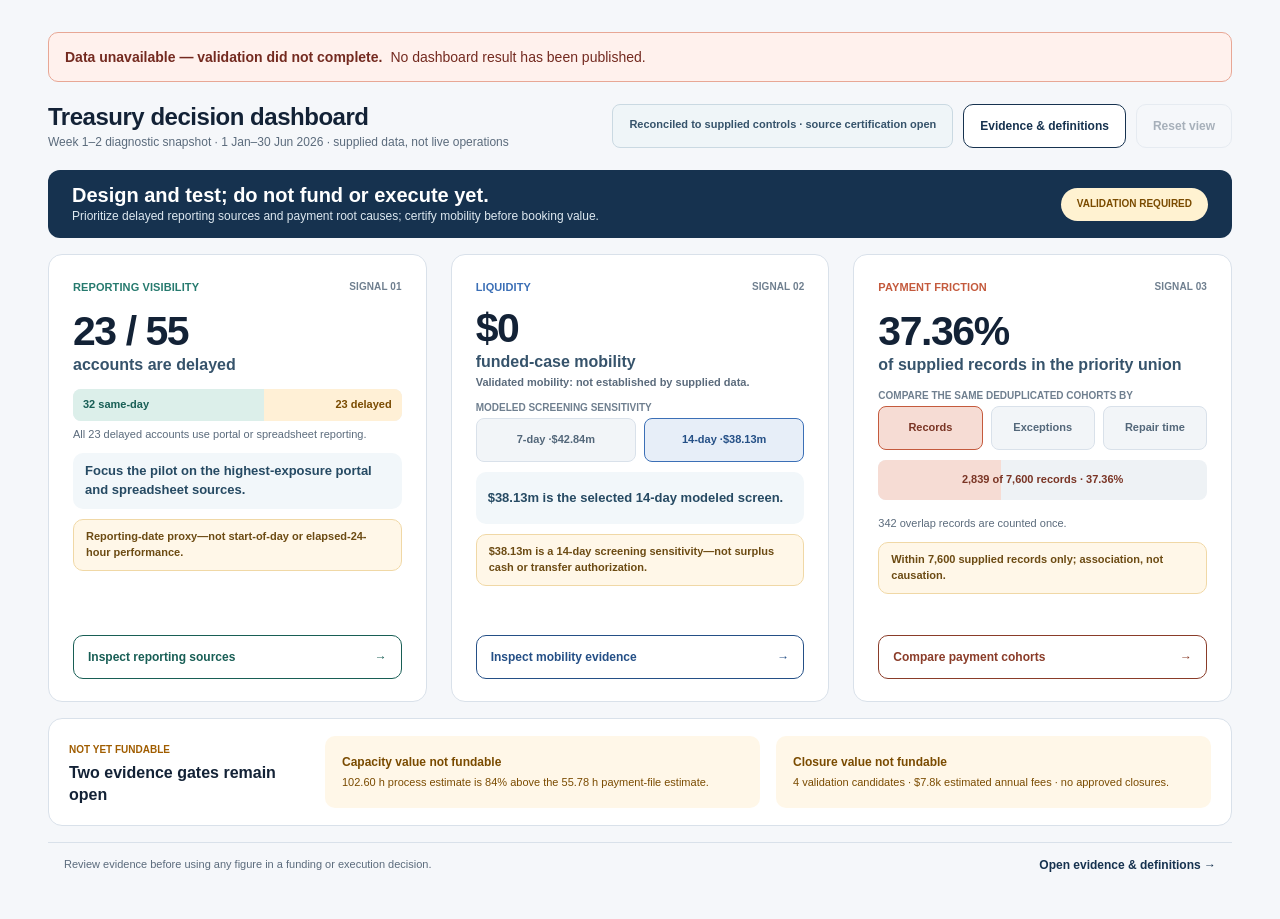
==== dashboard/index.html @ 5603351f "Build interactive Dashboard V2" ====
<!doctype html>
<html lang="en">
  <head>
    <meta charset="utf-8">
    <meta name="viewport" content="width=device-width, initial-scale=1">
    <meta name="description" content="Project Northstar treasury diagnostic dashboard">
    <title>Project Northstar — Treasury decision dashboard</title>
    <link rel="stylesheet" href="styles.css">
    <script src="app.js" defer></script>
  </head>
  <body>
    <a class="skip-link" href="#signals">Skip to decision signals</a>

    <div id="dashboard-shell" class="dashboard-shell" aria-busy="true">
      <div id="data-error" class="data-error" role="alert" hidden>
        <strong>Data unavailable — validation did not complete.</strong>
        <span>No dashboard result has been published.</span>
      </div>

      <header class="dashboard-header">
        <div class="header-copy">
          <h1>Treasury decision dashboard</h1>
          <p id="dashboard-scope" class="scope">Loading governed diagnostic data…</p>
        </div>
        <div class="header-actions">
          <p id="data-status" class="status-chip">Checking supplied controls…</p>
          <button class="button button-secondary" type="button" data-open-drawer="overview" data-requires-data>
            Evidence &amp; definitions
          </button>
          <button id="reset-button" class="button button-quiet" type="button" data-reset data-requires-data disabled>
            Reset view
          </button>
        </div>
      </header>

      <main>
        <section class="decision-banner" aria-labelledby="decision-title">
          <div>
            <h2 id="decision-title">Design and test; do not fund or execute yet.</h2>
            <p id="decision-support">Evidence is loading.</p>
          </div>
          <span class="decision-badge">Validation required</span>
        </section>

        <section id="signals" class="signal-grid" aria-label="Decision signals">
          <article class="signal-card signal-visibility" aria-labelledby="visibility-title">
            <div class="signal-heading">
              <h2 id="visibility-title">Reporting visibility</h2>
              <span>Signal 01</span>
            </div>
            <div class="kpi-block">
              <strong id="visibility-kpi" class="kpi" aria-live="polite">—</strong>
              <span>accounts are delayed</span>
            </div>
            <div class="account-split" aria-label="Same-day and delayed account split">
              <div class="split-bar">
                <span id="same-day-segment" class="split-segment same-day"><b id="same-day-label">—</b></span>
                <span id="delayed-segment" class="split-segment delayed"><b id="delayed-label">—</b></span>
              </div>
              <p id="visibility-interpretation">Loading reporting-source evidence…</p>
            </div>
            <p class="interpretation">Focus the pilot on the highest-exposure portal and spreadsheet sources.</p>
            <p id="visibility-boundary" class="boundary">Reporting evidence boundary is loading.</p>
            <button class="card-action visibility-action" type="button" data-open-drawer="visibility" data-requires-data>
              Inspect reporting sources <span aria-hidden="true">→</span>
            </button>
          </article>

          <article class="signal-card signal-liquidity" aria-labelledby="liquidity-title">
            <div class="signal-heading">
              <h2 id="liquidity-title">Liquidity</h2>
              <span>Signal 02</span>
            </div>
            <div class="kpi-block mobility-kpi">
              <strong id="funded-case-value" class="kpi">—</strong>
              <span>funded-case mobility</span>
              <small id="mobility-status">Validated mobility is loading.</small>
            </div>
            <fieldset class="segmented-control" data-requires-data>
              <legend>Modeled screening sensitivity</legend>
              <label>
                <input type="radio" name="liquidity-days" value="7">
                <span>7-day · <b id="screen-7-value">—</b></span>
              </label>
              <label>
                <input type="radio" name="liquidity-days" value="14" checked>
                <span>14-day · <b id="screen-14-value">—</b></span>
              </label>
            </fieldset>
            <p id="liquidity-interpretation" class="interpretation">Loading liquidity interpretation…</p>
            <p id="liquidity-boundary" class="boundary" aria-live="polite">Liquidity evidence boundary is loading.</p>
            <button class="card-action liquidity-action" type="button" data-open-drawer="liquidity" data-requires-data>
              Inspect mobility evidence <span aria-hidden="true">→</span>
            </button>
          </article>

          <article class="signal-card signal-payments" aria-labelledby="payments-title">
            <div class="signal-heading">
              <h2 id="payments-title">Payment friction</h2>
              <span>Signal 03</span>
            </div>
            <div class="kpi-block">
              <strong id="payment-kpi" class="kpi" aria-live="polite">—</strong>
              <span id="payment-kpi-label">priority-union share</span>
            </div>
            <fieldset class="segmented-control payment-control" data-requires-data>
              <legend>Compare the same deduplicated cohorts by</legend>
              <label><input type="radio" name="payment-measure" value="records" checked><span>Records</span></label>
              <label><input type="radio" name="payment-measure" value="exceptions"><span>Exceptions</span></label>
              <label><input type="radio" name="payment-measure" value="repair_minutes"><span>Repair time</span></label>
            </fieldset>
            <div class="union-share" aria-label="Priority union share of selected measure">
              <span id="payment-union-bar" class="union-fill"></span>
              <span id="payment-union-label" class="union-label">Loading payment evidence…</span>
            </div>
            <p id="payment-overlap" class="overlap-note">Overlap control is loading.</p>
            <p id="payment-boundary" class="boundary">Payment evidence boundary is loading.</p>
            <button class="card-action payment-action" type="button" data-open-drawer="payments" data-requires-data>
              Compare payment cohorts <span aria-hidden="true">→</span>
            </button>
          </article>
        </section>

        <section class="guardrail-strip" aria-labelledby="gates-title">
          <div class="guardrail-intro">
            <span>Not yet fundable</span>
            <h2 id="gates-title">Two evidence gates remain open</h2>
          </div>
          <button class="guardrail-card" type="button" data-open-drawer="gates" data-requires-data>
            <strong>Capacity value not fundable</strong>
            <span id="capacity-summary">Loading capacity evidence…</span>
          </button>
          <button class="guardrail-card" type="button" data-open-drawer="gates" data-requires-data>
            <strong>Closure value not fundable</strong>
            <span id="closure-summary">Loading closure evidence…</span>
          </button>
        </section>

        <footer class="evidence-footer">
          <p>Review evidence before using any figure in a funding or execution decision.</p>
          <button class="footer-action" type="button" data-open-drawer="overview" data-requires-data>
            Open evidence &amp; definitions <span aria-hidden="true">→</span>
          </button>
        </footer>
      </main>
    </div>

    <dialog id="evidence-dialog" class="evidence-dialog" aria-labelledby="drawer-title">
      <div class="drawer-shell">
        <header class="drawer-header">
          <div>
            <h2 id="drawer-title">Evidence &amp; definitions</h2>
            <p>Inspect the evidence before acting.</p>
          </div>
          <button id="drawer-close" class="drawer-close" type="button" data-close-drawer aria-label="Close evidence drawer">×</button>
        </header>

        <div class="drawer-context">
          <strong>Why this exists</strong>
          <p>The executive view stays concise; evidence and decision boundaries remain one click away.</p>
        </div>

        <div class="drawer-tabs" role="tablist" aria-label="Evidence topic">
          <button id="tab-overview" role="tab" type="button" aria-controls="panel-overview" aria-selected="true" tabindex="0" data-tab="overview">Overview</button>
          <button id="tab-visibility" role="tab" type="button" aria-controls="panel-visibility" aria-selected="false" tabindex="-1" data-tab="visibility">Visibility</button>
          <button id="tab-liquidity" role="tab" type="button" aria-controls="panel-liquidity" aria-selected="false" tabindex="-1" data-tab="liquidity">Liquidity</button>
          <button id="tab-payments" role="tab" type="button" aria-controls="panel-payments" aria-selected="false" tabindex="-1" data-tab="payments">Payments</button>
          <button id="tab-gates" role="tab" type="button" aria-controls="panel-gates" aria-selected="false" tabindex="-1" data-tab="gates">Open gates</button>
        </div>

        <div class="drawer-panels">
          <section id="panel-overview" class="drawer-panel" role="tabpanel" aria-labelledby="tab-overview"></section>
          <section id="panel-visibility" class="drawer-panel" role="tabpanel" aria-labelledby="tab-visibility" hidden></section>
          <section id="panel-liquidity" class="drawer-panel" role="tabpanel" aria-labelledby="tab-liquidity" hidden></section>
          <section id="panel-payments" class="drawer-panel" role="tabpanel" aria-labelledby="tab-payments" hidden></section>
          <section id="panel-gates" class="drawer-panel" role="tabpanel" aria-labelledby="tab-gates" hidden></section>
        </div>

        <footer class="drawer-footer">
          <button class="button button-quiet" type="button" data-reset>Reset view</button>
        </footer>
      </div>
    </dialog>

    <p id="dashboard-announcer" class="sr-only" aria-live="polite" aria-atomic="true"></p>
    <noscript>
      <p class="noscript-message">JavaScript is required to inspect the governed dashboard evidence. No analytical result is shown without validation.</p>
    </noscript>
  </body>
</html>
---- dashboard/styles.css ----
:root {
  color-scheme: light;
  --canvas: #f5f7fa;
  --surface: #ffffff;
  --text: #132236;
  --muted: #5b6b7c;
  --border: #d9e1ea;
  --navy: #16324f;
  --blue: #3b6fb6;
  --blue-dark: #244f86;
  --teal: #267a6e;
  --teal-dark: #185e55;
  --orange: #c45a3d;
  --orange-dark: #7a3525;
  --amber-bg: #fff7e8;
  --amber-border: #f0d8a6;
  --amber-text: #6c4b13;
  --info-bg: #f2f7fa;
  --radius-card: 14px;
  --radius-control: 10px;
  font-family: Inter, -apple-system, BlinkMacSystemFont, "Segoe UI", sans-serif;
}

* {
  box-sizing: border-box;
}

html {
  background: var(--canvas);
}

body {
  margin: 0;
  min-width: 320px;
  color: var(--text);
  background: var(--canvas);
  font-size: 14px;
  line-height: 1.45;
}

button,
input {
  font: inherit;
}

button {
  color: inherit;
}

button:focus-visible,
input:focus-visible + span,
[role="tab"]:focus-visible,
.skip-link:focus-visible {
  outline: 2px solid var(--blue);
  outline-offset: 2px;
}

button:disabled,
fieldset:disabled {
  cursor: not-allowed;
  opacity: 0.5;
}

.skip-link {
  position: fixed;
  z-index: 20;
  top: 10px;
  left: 10px;
  padding: 10px 14px;
  color: #fff;
  background: var(--navy);
  border-radius: 8px;
  transform: translateY(-160%);
}

.skip-link:focus {
  transform: translateY(0);
}

.sr-only {
  position: absolute !important;
  width: 1px !important;
  height: 1px !important;
  padding: 0 !important;
  margin: -1px !important;
  overflow: hidden !important;
  clip: rect(0, 0, 0, 0) !important;
  white-space: nowrap !important;
  border: 0 !important;
}

.dashboard-shell {
  width: min(1440px, 100%);
  min-height: 900px;
  margin: 0 auto;
  padding: 32px 48px;
}

.data-error {
  display: flex;
  gap: 8px;
  align-items: baseline;
  margin-bottom: 16px;
  padding: 14px 16px;
  color: #742a20;
  background: #fff1ed;
  border: 1px solid #e8a795;
  border-radius: 10px;
}

.dashboard-header {
  display: flex;
  min-height: 56px;
  gap: 24px;
  align-items: center;
  justify-content: space-between;
  margin-bottom: 16px;
}

.header-copy h1 {
  margin: 0;
  font-size: 24px;
  line-height: 30px;
  letter-spacing: -0.02em;
}

.scope {
  margin: 2px 0 0;
  color: var(--muted);
  font-size: 12px;
}

.header-actions {
  display: flex;
  gap: 10px;
  align-items: center;
  justify-content: flex-end;
}

.status-chip {
  min-height: 44px;
  margin: 0;
  padding: 12px 16px;
  color: #36536b;
  background: #eff5f8;
  border: 1px solid #cad9e2;
  border-radius: 8px;
  font-size: 11px;
  font-weight: 650;
  text-align: center;
}

.button,
.card-action,
.footer-action,
.drawer-close,
.guardrail-card,
.drawer-tabs button,
.source-chip {
  min-height: 44px;
  border-radius: var(--radius-control);
  cursor: pointer;
}

.button {
  padding: 0 16px;
  border: 1px solid var(--border);
  background: var(--surface);
  font-size: 12px;
  font-weight: 700;
}

.button-secondary {
  border-color: var(--navy);
  color: var(--navy);
}

.button-quiet {
  color: var(--muted);
  background: transparent;
}

main {
  display: grid;
  gap: 16px;
}

.decision-banner {
  display: flex;
  min-height: 68px;
  align-items: center;
  justify-content: space-between;
  gap: 24px;
  padding: 12px 24px;
  color: #fff;
  background: var(--navy);
  border-radius: 12px;
}

.decision-banner h2 {
  margin: 0;
  font-size: 20px;
  line-height: 24px;
}

.decision-banner p {
  margin: 1px 0 0;
  color: #dde8f0;
  font-size: 12px;
}

.decision-badge {
  flex: 0 0 auto;
  padding: 9px 16px;
  color: #7a4b00;
  background: #fff2d1;
  border-radius: 999px;
  font-size: 10px;
  font-weight: 800;
  text-transform: uppercase;
}

.signal-grid {
  display: grid;
  grid-template-columns: repeat(3, minmax(0, 1fr));
  gap: 24px;
}

.signal-card {
  display: flex;
  height: 448px;
  min-width: 0;
  flex-direction: column;
  gap: 10px;
  padding: 22px 24px;
  background: var(--surface);
  border: 1px solid var(--border);
  border-radius: var(--radius-card);
  overflow: hidden;
}

.signal-heading {
  display: flex;
  min-height: 20px;
  align-items: center;
  justify-content: space-between;
  gap: 12px;
  font-size: 10px;
  font-weight: 800;
  letter-spacing: 0.01em;
  text-transform: uppercase;
}

.signal-heading h2 {
  margin: 0;
  font-size: 11px;
  line-height: 14px;
  text-transform: uppercase;
}

.signal-heading span {
  color: #6f7f8f;
}

.signal-visibility .signal-heading h2 {
  color: var(--teal);
}

.signal-liquidity .signal-heading h2 {
  color: var(--blue);
}

.signal-payments .signal-heading h2 {
  color: var(--orange);
}

.kpi-block {
  display: flex;
  min-height: 72px;
  flex-direction: column;
  justify-content: center;
}

.kpi {
  display: block;
  font-size: clamp(38px, 3.2vw, 46px);
  line-height: 1.05;
  letter-spacing: -0.035em;
}

.kpi-block > span {
  color: #36536b;
  font-size: 16px;
  font-weight: 700;
}

.mobility-kpi small {
  margin-top: 2px;
  color: var(--muted);
  font-size: 11px;
  font-weight: 600;
}

.account-split {
  min-height: 54px;
}

.split-bar,
.union-share {
  display: flex;
  position: relative;
  height: 32px;
  overflow: hidden;
  background: #eef2f5;
  border-radius: 8px;
}

.split-segment {
  display: flex;
  min-width: 0;
  align-items: center;
  padding: 0 10px;
  font-size: 11px;
  white-space: nowrap;
}

.split-segment.same-day {
  justify-content: flex-start;
  color: var(--teal-dark);
  background: #dcefea;
}

.split-segment.delayed {
  justify-content: flex-end;
  color: #7a4b00;
  background: #fff0d6;
}

.account-split p,
.overlap-note {
  margin: 6px 0 0;
  color: var(--muted);
  font-size: 11px;
}

.interpretation,
.boundary {
  display: flex;
  min-height: 52px;
  align-items: center;
  margin: 0;
  padding: 9px 12px;
  border-radius: 10px;
}

.interpretation {
  color: #264a63;
  background: var(--info-bg);
  font-size: 13px;
  font-weight: 700;
}

.boundary {
  color: var(--amber-text);
  background: var(--amber-bg);
  border: 1px solid var(--amber-border);
  font-size: 11px;
  font-weight: 600;
}

.segmented-control {
  display: grid;
  min-width: 0;
  grid-template-columns: repeat(2, minmax(0, 1fr));
  gap: 8px;
  margin: 0;
  padding: 0;
  border: 0;
}

.segmented-control legend {
  grid-column: 1 / -1;
  margin-bottom: 2px;
  padding: 0;
  color: #6f7f8f;
  font-size: 10px;
  font-weight: 800;
  text-transform: uppercase;
}

.segmented-control label {
  min-width: 0;
  cursor: pointer;
}

.segmented-control input {
  position: absolute;
  opacity: 0;
  pointer-events: none;
}

.segmented-control span {
  display: flex;
  min-height: 44px;
  align-items: center;
  justify-content: center;
  padding: 0 8px;
  color: #53677a;
  background: #f2f5f8;
  border: 1px solid var(--border);
  border-radius: 8px;
  font-size: 11px;
  font-weight: 700;
  text-align: center;
}

.segmented-control input:checked + span {
  color: var(--blue-dark);
  background: #e7eef8;
  border-color: var(--blue);
}

.payment-control {
  grid-template-columns: repeat(3, minmax(0, 1fr));
}

.payment-control input:checked + span {
  color: var(--orange-dark);
  background: #f6dcd4;
  border-color: var(--orange);
}

.union-share {
  flex: 0 0 40px;
  align-items: center;
}

.union-fill {
  position: absolute;
  inset: 0 auto 0 0;
  width: 0;
  background: #f6dcd4;
  transition: width 160ms ease-out;
}

.union-label {
  position: relative;
  z-index: 1;
  width: 100%;
  padding: 0 10px;
  color: var(--orange-dark);
  font-size: 11px;
  font-weight: 800;
  text-align: center;
}

.card-action {
  display: flex;
  width: 100%;
  align-items: center;
  justify-content: space-between;
  margin-top: auto;
  padding: 0 14px;
  background: var(--surface);
  border: 1px solid currentColor;
  font-size: 12px;
  font-weight: 800;
}

.visibility-action {
  color: var(--teal-dark);
}

.liquidity-action {
  color: var(--blue-dark);
}

.payment-action {
  color: #8a3c29;
}

.guardrail-strip {
  display: grid;
  min-height: 108px;
  grid-template-columns: 240px repeat(2, minmax(0, 1fr));
  gap: 16px;
  align-items: center;
  padding: 16px 20px;
  background: var(--surface);
  border: 1px solid var(--border);
  border-radius: var(--radius-card);
}

.guardrail-intro span {
  color: #a05d00;
  font-size: 10px;
  font-weight: 800;
  text-transform: uppercase;
}

.guardrail-intro h2 {
  margin: 4px 0 0;
  font-size: 16px;
  line-height: 22px;
}

.guardrail-card {
  display: flex;
  width: 100%;
  min-height: 72px;
  flex-direction: column;
  align-items: flex-start;
  justify-content: center;
  padding: 9px 16px;
  color: #7a4b00;
  background: var(--amber-bg);
  border: 1px solid transparent;
  text-align: left;
}

.guardrail-card:hover {
  border-color: var(--amber-border);
}

.guardrail-card strong {
  font-size: 12px;
}

.guardrail-card span {
  margin-top: 4px;
  font-size: 11px;
}

.evidence-footer {
  display: flex;
  min-height: 44px;
  align-items: center;
  justify-content: space-between;
  gap: 16px;
  padding: 0 16px;
  border-top: 1px solid var(--border);
}

.evidence-footer p {
  margin: 0;
  color: var(--muted);
  font-size: 11px;
}

.footer-action {
  padding: 0;
  color: var(--navy);
  background: transparent;
  border: 0;
  font-size: 12px;
  font-weight: 800;
}

.evidence-dialog {
  width: min(520px, 100vw);
  max-width: none;
  height: 100dvh;
  max-height: none;
  margin: 0 0 0 auto;
  padding: 0;
  color: var(--text);
  background: var(--surface);
  border: 0;
  border-left: 1px solid var(--border);
}

.evidence-dialog::backdrop {
  background: rgb(19 34 54 / 24%);
}

.drawer-shell {
  display: grid;
  height: 100%;
  grid-template-rows: auto auto auto minmax(0, 1fr) auto;
  gap: 14px;
  padding: 28px 32px;
}

.drawer-header {
  display: flex;
  align-items: center;
  justify-content: space-between;
  gap: 16px;
}

.drawer-header h2 {
  margin: 0;
  font-size: 22px;
  line-height: 28px;
}

.drawer-header p {
  margin: 2px 0 0;
  color: var(--muted);
  font-size: 12px;
}

.drawer-close {
  width: 48px;
  flex: 0 0 48px;
  color: var(--navy);
  background: var(--surface);
  border: 1px solid var(--navy);
  font-size: 24px;
}

.drawer-context {
  padding: 11px 14px;
  color: #264a63;
  background: #eff5f8;
  border-radius: 10px;
}

.drawer-context strong {
  color: #36536b;
  font-size: 10px;
  text-transform: uppercase;
}

.drawer-context p {
  margin: 3px 0 0;
  font-size: 12px;
}

.drawer-tabs {
  display: grid;
  grid-template-columns: repeat(5, minmax(0, 1fr));
  gap: 6px;
}

.drawer-tabs button {
  min-width: 0;
  padding: 0 6px;
  color: #53677a;
  background: var(--surface);
  border: 1px solid var(--border);
  font-size: 10px;
  font-weight: 750;
}

.drawer-tabs button[aria-selected="true"] {
  color: var(--blue-dark);
  background: #e7eef8;
  border-color: var(--blue);
}

.drawer-panels {
  min-height: 0;
  overflow: auto;
  overscroll-behavior: contain;
}

.drawer-panel {
  display: grid;
  gap: 12px;
}

.drawer-panel[hidden] {
  display: none;
}

.evidence-section {
  padding: 12px 14px;
  background: #f7f9fb;
  border: 1px solid var(--border);
  border-radius: 10px;
}

.evidence-section.boundary-section {
  color: var(--amber-text);
  background: var(--amber-bg);
  border-color: var(--amber-border);
}

.evidence-section.action-section {
  color: var(--blue-dark);
  background: var(--surface);
  border-color: var(--blue);
}

.evidence-section h3 {
  margin: 0 0 6px;
  color: inherit;
  font-size: 10px;
  letter-spacing: 0.02em;
  text-transform: uppercase;
}

.evidence-section p {
  margin: 0;
  font-size: 12px;
}

.evidence-section p + p,
.evidence-section ul,
.evidence-section ol,
.evidence-section table {
  margin-top: 8px;
}

.metric-list,
.source-list,
.cohort-list {
  display: grid;
  gap: 7px;
  margin: 0;
  padding: 0;
  list-style: none;
}

.metric-row,
.source-row,
.cohort-row {
  display: grid;
  gap: 4px;
  padding: 8px 10px;
  background: var(--surface);
  border-radius: 8px;
}

.metric-row {
  grid-template-columns: minmax(0, 1fr) auto;
  align-items: center;
}

.metric-row span,
.source-row span,
.cohort-row span {
  color: var(--muted);
  font-size: 10px;
}

.metric-row strong,
.source-row strong,
.cohort-row strong {
  font-size: 12px;
}

.source-selector {
  display: flex;
  flex-wrap: wrap;
  gap: 6px;
  margin-bottom: 10px;
}

.source-chip {
  padding: 0 11px;
  color: var(--teal-dark);
  background: var(--surface);
  border: 1px solid #9ecac1;
  font-size: 11px;
  font-weight: 750;
}

.source-chip[aria-pressed="true"] {
  color: #fff;
  background: var(--teal);
  border-color: var(--teal);
}

.cohort-track {
  height: 8px;
  overflow: hidden;
  background: #eef2f5;
  border-radius: 999px;
}

.cohort-fill {
  height: 100%;
  background: var(--orange);
  border-radius: inherit;
}

.threshold-table {
  width: 100%;
  border-collapse: collapse;
  font-size: 10px;
}

.threshold-table th,
.threshold-table td {
  padding: 7px 5px;
  border-bottom: 1px solid var(--border);
  text-align: right;
}

.threshold-table th:first-child,
.threshold-table td:first-child {
  text-align: left;
}

.source-files {
  word-break: break-word;
}

.drawer-footer {
  display: flex;
  justify-content: flex-end;
  padding-top: 10px;
  border-top: 1px solid var(--border);
}

.noscript-message {
  margin: 16px;
  padding: 16px;
  color: #742a20;
  background: #fff1ed;
  border: 1px solid #e8a795;
  border-radius: 10px;
}

.data-unavailable .kpi,
.data-unavailable .split-bar,
.data-unavailable .union-share {
  color: #742a20;
}

@media (max-width: 1120px) {
  .dashboard-shell {
    padding: 28px 32px;
  }

  .dashboard-header {
    align-items: flex-start;
  }

  .header-actions {
    flex-wrap: wrap;
  }

  .signal-grid {
    grid-template-columns: repeat(2, minmax(0, 1fr));
  }

  .signal-card {
    height: auto;
    min-height: 448px;
  }

  .signal-payments {
    grid-column: 1 / -1;
  }

  .guardrail-strip {
    grid-template-columns: 220px minmax(0, 1fr);
  }

  .guardrail-strip .guardrail-card:last-child {
    grid-column: 2;
  }
}

@media (max-width: 760px) {
  .dashboard-shell {
    padding: 20px;
  }

  .dashboard-header,
  .decision-banner,
  .evidence-footer {
    align-items: stretch;
    flex-direction: column;
  }

  .header-actions {
    justify-content: flex-start;
  }

  .status-chip {
    width: 100%;
  }

  .decision-badge {
    align-self: flex-start;
  }

  .signal-grid,
  .guardrail-strip {
    grid-template-columns: 1fr;
  }

  .signal-payments,
  .guardrail-strip .guardrail-card:last-child {
    grid-column: auto;
  }

  .evidence-footer {
    padding: 12px 0;
  }

  .drawer-shell {
    padding: 20px;
  }

  .drawer-tabs {
    grid-template-columns: repeat(3, minmax(0, 1fr));
  }
}

@media (max-width: 440px) {
  .dashboard-shell {
    padding: 16px;
  }

  .header-actions {
    display: grid;
    grid-template-columns: 1fr;
    width: 100%;
  }

  .signal-card {
    min-height: 0;
    height: auto;
    padding: 20px;
  }

  .segmented-control,
  .payment-control {
    grid-template-columns: 1fr;
  }

  .segmented-control legend {
    grid-column: 1;
  }

  .drawer-tabs {
    grid-template-columns: repeat(2, minmax(0, 1fr));
  }
}

@media (prefers-reduced-motion: reduce) {
  *,
  *::before,
  *::after {
    scroll-behavior: auto !important;
    transition-duration: 0.001ms !important;
    animation-duration: 0.001ms !important;
    animation-iteration-count: 1 !important;
  }
}
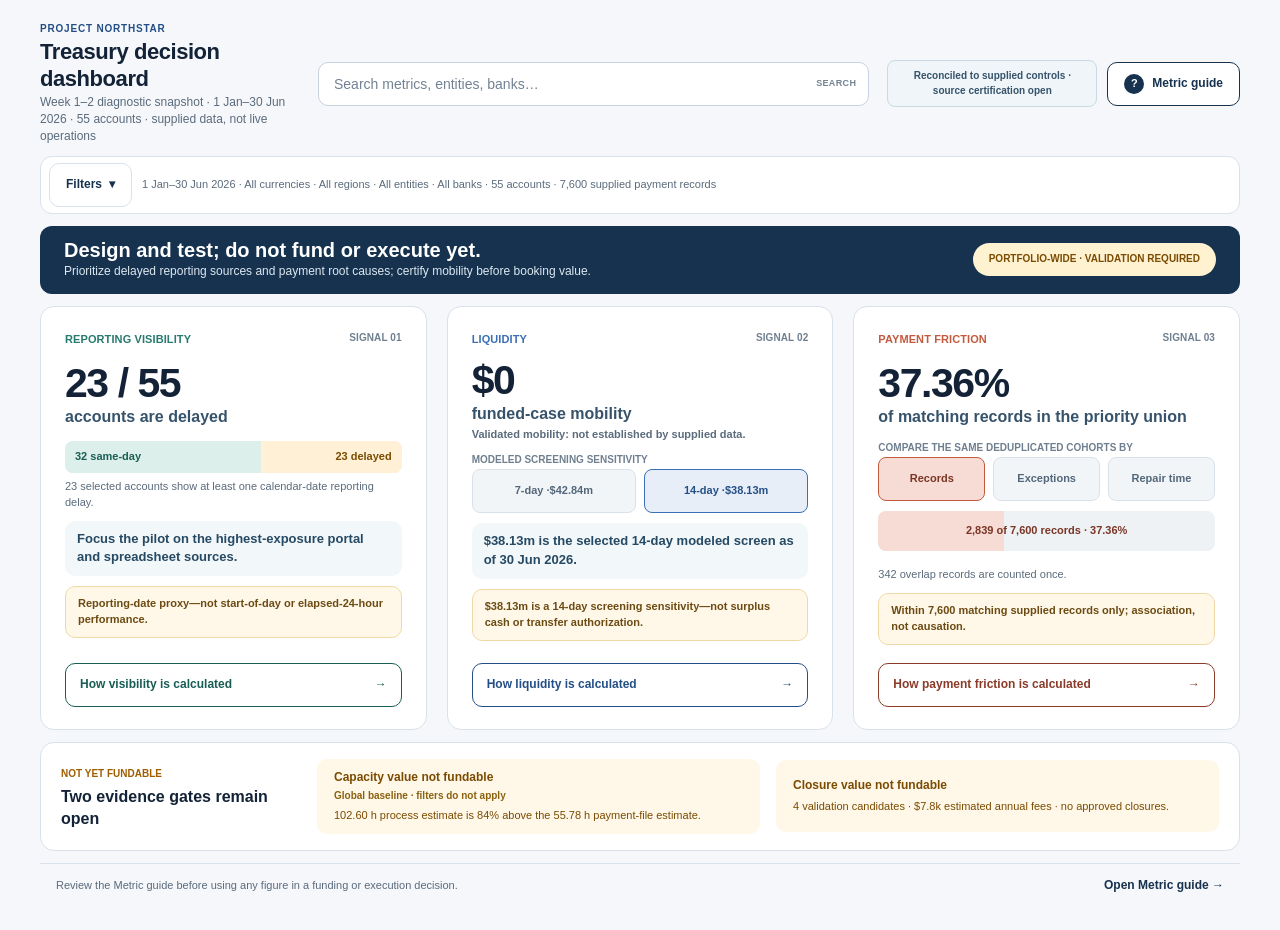
==== commit c0e6f0e3: "Add dashboard search and governed filters" ====
--- a/dashboard/index.html
+++ b/dashboard/index.html
@@ -6,6 +6,7 @@
     <meta name="description" content="Project Northstar treasury diagnostic dashboard">
     <title>Project Northstar — Treasury decision dashboard</title>
     <link rel="stylesheet" href="styles.css">
+    <script src="filter_model.js" defer></script>
     <script src="app.js" defer></script>
   </head>
   <body>
@@ -19,19 +20,174 @@
 
       <header class="dashboard-header">
         <div class="header-copy">
+          <p class="project-name">Project Northstar</p>
           <h1>Treasury decision dashboard</h1>
           <p id="dashboard-scope" class="scope">Loading governed diagnostic data…</p>
         </div>
+
+        <div id="dashboard-search-shell" class="dashboard-search">
+          <label class="sr-only" for="dashboard-search">Search dashboard</label>
+          <input
+            id="dashboard-search"
+            type="search"
+            role="combobox"
+            placeholder="Search metrics, entities, banks…"
+            autocomplete="off"
+            spellcheck="false"
+            aria-autocomplete="list"
+            aria-haspopup="listbox"
+            aria-expanded="false"
+            aria-controls="dashboard-search-results"
+            data-dashboard-search
+            data-requires-data
+            disabled
+          >
+          <div
+            id="dashboard-search-results"
+            class="search-results"
+            role="listbox"
+            aria-label="Dashboard search results"
+            data-search-results
+            hidden
+          ></div>
+        </div>
+
         <div class="header-actions">
           <p id="data-status" class="status-chip">Checking supplied controls…</p>
-          <button class="button button-secondary" type="button" data-open-drawer="overview" data-requires-data>
-            Evidence &amp; definitions
-          </button>
-          <button id="reset-button" class="button button-quiet" type="button" data-reset data-requires-data disabled>
-            Reset view
+          <button class="button button-secondary guide-button" type="button" data-open-drawer="overview" data-requires-data>
+            <span class="button-glyph" aria-hidden="true">?</span>
+            <span>Metric guide</span>
           </button>
         </div>
       </header>
+
+      <section class="filter-toolbar" aria-label="Dashboard filters">
+        <div class="filter-toolbar-main">
+          <button
+            id="filter-trigger"
+            class="button filter-trigger"
+            type="button"
+            aria-expanded="false"
+            aria-controls="filter-panel"
+            data-toggle-filters
+            data-requires-data
+            disabled
+          >
+            <span>Filters</span>
+            <span id="filter-count" class="filter-count" aria-label="0 active filters" hidden>0</span>
+            <span class="filter-chevron" aria-hidden="true">▾</span>
+          </button>
+
+          <p id="filter-scope-summary" class="filter-scope-summary" aria-live="polite">
+            All dates · All currencies · All regions · All entities · All banks
+          </p>
+
+          <div
+            id="active-filter-chips"
+            class="active-filter-chips"
+            role="list"
+            aria-label="Applied filters"
+            data-filter-chips
+            hidden
+          ></div>
+
+          <button
+            id="clear-active-filters"
+            class="clear-filter-button"
+            type="button"
+            data-clear-filters="applied"
+            hidden
+          >
+            Clear filters
+          </button>
+        </div>
+
+        <div id="filter-panel" class="filter-panel" data-filter-panel hidden>
+          <form id="filter-form" data-filter-form novalidate>
+            <div class="filter-panel-heading">
+              <div>
+                <h2>Filter dashboard</h2>
+                <p>Choose a scope, then apply. Unavailable metrics will be clearly marked.</p>
+              </div>
+              <button
+                class="filter-panel-close"
+                type="button"
+                aria-label="Close dashboard filters"
+                data-close-filters
+              >
+                ×
+              </button>
+            </div>
+
+            <fieldset class="date-filter-group">
+              <legend>Date range <span>Inclusive dates</span></legend>
+              <label for="filter-date-from">
+                <span>From</span>
+                <input
+                  id="filter-date-from"
+                  name="dateFrom"
+                  type="date"
+                  min="2026-01-01"
+                  max="2026-06-30"
+                  value="2026-01-01"
+                  data-filter-field="dateFrom"
+                >
+              </label>
+              <label for="filter-date-to">
+                <span>To</span>
+                <input
+                  id="filter-date-to"
+                  name="dateTo"
+                  type="date"
+                  min="2026-01-01"
+                  max="2026-06-30"
+                  value="2026-06-30"
+                  data-filter-field="dateTo"
+                >
+              </label>
+            </fieldset>
+
+            <div class="filter-field-grid">
+              <label for="filter-currency">
+                <span>Currency</span>
+                <select id="filter-currency" name="currency" data-filter-field="currency">
+                  <option value="">All currencies</option>
+                </select>
+              </label>
+              <label for="filter-region">
+                <span>Region</span>
+                <select id="filter-region" name="region" data-filter-field="region">
+                  <option value="">All regions</option>
+                </select>
+              </label>
+              <label for="filter-entity">
+                <span>Entity</span>
+                <select id="filter-entity" name="entity" data-filter-field="entity">
+                  <option value="">All entities</option>
+                </select>
+              </label>
+              <label for="filter-bank">
+                <span>Bank</span>
+                <select id="filter-bank" name="bank" data-filter-field="bank">
+                  <option value="">All banks</option>
+                </select>
+              </label>
+            </div>
+
+            <p id="filter-validation" class="filter-message filter-validation" role="alert" hidden>
+              From date must be on or before To date.
+            </p>
+            <p id="filter-empty-state" class="filter-message filter-empty-state" role="status" hidden>
+              No comparable records match these filters. Clear one or more filters.
+            </p>
+
+            <div class="filter-panel-actions">
+              <button class="button button-quiet" type="button" data-clear-filters="draft">Clear all</button>
+              <button class="button filter-apply" type="submit">Apply filters</button>
+            </div>
+          </form>
+        </div>
+      </section>
 
       <main>
         <section class="decision-banner" aria-labelledby="decision-title">
@@ -39,7 +195,7 @@
             <h2 id="decision-title">Design and test; do not fund or execute yet.</h2>
             <p id="decision-support">Evidence is loading.</p>
           </div>
-          <span class="decision-badge">Validation required</span>
+          <span class="decision-badge">Portfolio-wide · Validation required</span>
         </section>
 
         <section id="signals" class="signal-grid" aria-label="Decision signals">
@@ -62,7 +218,7 @@
             <p class="interpretation">Focus the pilot on the highest-exposure portal and spreadsheet sources.</p>
             <p id="visibility-boundary" class="boundary">Reporting evidence boundary is loading.</p>
             <button class="card-action visibility-action" type="button" data-open-drawer="visibility" data-requires-data>
-              Inspect reporting sources <span aria-hidden="true">→</span>
+              How visibility is calculated <span aria-hidden="true">→</span>
             </button>
           </article>
 
@@ -90,7 +246,7 @@
             <p id="liquidity-interpretation" class="interpretation">Loading liquidity interpretation…</p>
             <p id="liquidity-boundary" class="boundary" aria-live="polite">Liquidity evidence boundary is loading.</p>
             <button class="card-action liquidity-action" type="button" data-open-drawer="liquidity" data-requires-data>
-              Inspect mobility evidence <span aria-hidden="true">→</span>
+              How liquidity is calculated <span aria-hidden="true">→</span>
             </button>
           </article>
 
@@ -116,7 +272,7 @@
             <p id="payment-overlap" class="overlap-note">Overlap control is loading.</p>
             <p id="payment-boundary" class="boundary">Payment evidence boundary is loading.</p>
             <button class="card-action payment-action" type="button" data-open-drawer="payments" data-requires-data>
-              Compare payment cohorts <span aria-hidden="true">→</span>
+              How payment friction is calculated <span aria-hidden="true">→</span>
             </button>
           </article>
         </section>
@@ -128,6 +284,7 @@
           </div>
           <button class="guardrail-card" type="button" data-open-drawer="gates" data-requires-data>
             <strong>Capacity value not fundable</strong>
+            <em id="capacity-filter-note" class="global-baseline-note">Global baseline · filters do not apply</em>
             <span id="capacity-summary">Loading capacity evidence…</span>
           </button>
           <button class="guardrail-card" type="button" data-open-drawer="gates" data-requires-data>
@@ -137,35 +294,35 @@
         </section>
 
         <footer class="evidence-footer">
-          <p>Review evidence before using any figure in a funding or execution decision.</p>
+          <p>Review the Metric guide before using any figure in a funding or execution decision.</p>
           <button class="footer-action" type="button" data-open-drawer="overview" data-requires-data>
-            Open evidence &amp; definitions <span aria-hidden="true">→</span>
+            Open Metric guide <span aria-hidden="true">→</span>
           </button>
         </footer>
       </main>
     </div>
 
-    <dialog id="evidence-dialog" class="evidence-dialog" aria-labelledby="drawer-title">
+    <dialog id="evidence-dialog" class="evidence-dialog" aria-labelledby="drawer-title" aria-describedby="drawer-description">
       <div class="drawer-shell">
         <header class="drawer-header">
           <div>
-            <h2 id="drawer-title">Evidence &amp; definitions</h2>
-            <p>Inspect the evidence before acting.</p>
+            <h2 id="drawer-title">Metric guide</h2>
+            <p id="drawer-description">Definitions, formulas, and sources for the current view.</p>
           </div>
-          <button id="drawer-close" class="drawer-close" type="button" data-close-drawer aria-label="Close evidence drawer">×</button>
+          <button id="drawer-close" class="drawer-close" type="button" data-close-drawer aria-label="Close metric guide">×</button>
         </header>
 
         <div class="drawer-context">
-          <strong>Why this exists</strong>
-          <p>The executive view stays concise; evidence and decision boundaries remain one click away.</p>
-        </div>
-
-        <div class="drawer-tabs" role="tablist" aria-label="Evidence topic">
+          <strong>Current scope</strong>
+          <p id="guide-scope-summary">All dates · All currencies · All regions · All entities · All banks</p>
+        </div>
+
+        <div class="drawer-tabs" role="tablist" aria-label="Metric guide topic">
           <button id="tab-overview" role="tab" type="button" aria-controls="panel-overview" aria-selected="true" tabindex="0" data-tab="overview">Overview</button>
           <button id="tab-visibility" role="tab" type="button" aria-controls="panel-visibility" aria-selected="false" tabindex="-1" data-tab="visibility">Visibility</button>
           <button id="tab-liquidity" role="tab" type="button" aria-controls="panel-liquidity" aria-selected="false" tabindex="-1" data-tab="liquidity">Liquidity</button>
           <button id="tab-payments" role="tab" type="button" aria-controls="panel-payments" aria-selected="false" tabindex="-1" data-tab="payments">Payments</button>
-          <button id="tab-gates" role="tab" type="button" aria-controls="panel-gates" aria-selected="false" tabindex="-1" data-tab="gates">Open gates</button>
+          <button id="tab-gates" role="tab" type="button" aria-controls="panel-gates" aria-selected="false" tabindex="-1" data-tab="gates">Evidence gates</button>
         </div>
 
         <div class="drawer-panels">
--- a/dashboard/styles.css
+++ b/dashboard/styles.css
@@ -39,7 +39,8 @@
 }
 
 button,
-input {
+input,
+select {
   font: inherit;
 }
 
@@ -48,7 +49,9 @@
 }
 
 button:focus-visible,
+input:focus-visible,
 input:focus-visible + span,
+select:focus-visible,
 [role="tab"]:focus-visible,
 .skip-link:focus-visible {
   outline: 2px solid var(--blue);
@@ -59,6 +62,10 @@
 fieldset:disabled {
   cursor: not-allowed;
   opacity: 0.5;
+}
+
+[hidden] {
+  display: none !important;
 }
 
 .skip-link {
@@ -93,7 +100,7 @@
   width: min(1440px, 100%);
   min-height: 900px;
   margin: 0 auto;
-  padding: 32px 48px;
+  padding: 22px 40px;
 }
 
 .data-error {
@@ -109,18 +116,31 @@
 }
 
 .dashboard-header {
-  display: flex;
-  min-height: 56px;
-  gap: 24px;
-  align-items: center;
-  justify-content: space-between;
-  margin-bottom: 16px;
+  display: grid;
+  min-height: 64px;
+  grid-template-columns: minmax(260px, 1fr) minmax(320px, 560px) auto;
+  gap: 18px;
+  align-items: center;
+  margin-bottom: 10px;
+}
+
+.header-copy {
+  min-width: 0;
+}
+
+.project-name {
+  margin: 0 0 1px;
+  color: var(--blue-dark);
+  font-size: 10px;
+  font-weight: 800;
+  letter-spacing: 0.08em;
+  text-transform: uppercase;
 }
 
 .header-copy h1 {
   margin: 0;
-  font-size: 24px;
-  line-height: 30px;
+  font-size: 22px;
+  line-height: 27px;
   letter-spacing: -0.02em;
 }
 
@@ -138,16 +158,121 @@
 }
 
 .status-chip {
-  min-height: 44px;
+  max-width: 210px;
+  min-height: 36px;
   margin: 0;
-  padding: 12px 16px;
+  padding: 8px 11px;
   color: #36536b;
   background: #eff5f8;
   border: 1px solid #cad9e2;
   border-radius: 8px;
-  font-size: 11px;
+  font-size: 10px;
   font-weight: 650;
   text-align: center;
+}
+
+.dashboard-search {
+  position: relative;
+  width: 100%;
+}
+
+.dashboard-search input {
+  width: 100%;
+  min-height: 44px;
+  padding: 0 42px 0 15px;
+  color: var(--text);
+  background: var(--surface);
+  border: 1px solid #c8d3df;
+  border-radius: var(--radius-control);
+}
+
+.dashboard-search::after {
+  content: "Search";
+  position: absolute;
+  top: 50%;
+  right: 13px;
+  color: #758493;
+  font-size: 9px;
+  font-weight: 800;
+  letter-spacing: 0.04em;
+  pointer-events: none;
+  text-transform: uppercase;
+  transform: translateY(-50%);
+}
+
+.dashboard-search:focus-within::after {
+  color: var(--blue-dark);
+}
+
+.dashboard-search input::placeholder {
+  color: #738293;
+  opacity: 1;
+}
+
+.search-results {
+  position: absolute;
+  z-index: 35;
+  top: calc(100% + 7px);
+  left: 0;
+  width: 100%;
+  max-height: min(420px, 60vh);
+  padding: 8px;
+  overflow-y: auto;
+  background: var(--surface);
+  border: 1px solid var(--border);
+  border-radius: 12px;
+  box-shadow: 0 16px 40px rgb(19 34 54 / 16%);
+}
+
+.search-result-group + .search-result-group {
+  margin-top: 8px;
+  padding-top: 8px;
+  border-top: 1px solid var(--border);
+}
+
+.search-result-heading {
+  margin: 0;
+  padding: 5px 9px;
+  color: #6f7f8f;
+  font-size: 9px;
+  font-weight: 800;
+  letter-spacing: 0.05em;
+  text-transform: uppercase;
+}
+
+.search-result-option {
+  display: flex;
+  width: 100%;
+  min-height: 44px;
+  align-items: center;
+  justify-content: space-between;
+  gap: 16px;
+  padding: 8px 10px;
+  background: transparent;
+  border: 0;
+  border-radius: 8px;
+  text-align: left;
+}
+
+.search-result-option:hover,
+.search-result-option[aria-selected="true"] {
+  background: #edf3f8;
+}
+
+.search-result-option strong {
+  font-size: 12px;
+}
+
+.search-result-option span {
+  color: var(--muted);
+  font-size: 10px;
+}
+
+.search-empty {
+  margin: 0;
+  padding: 12px;
+  color: var(--muted);
+  font-size: 12px;
 }
 
 .button,
@@ -180,9 +305,271 @@
   background: transparent;
 }
 
+.guide-button {
+  display: inline-flex;
+  flex: 0 0 auto;
+  align-items: center;
+  gap: 8px;
+  white-space: nowrap;
+}
+
+.button-glyph {
+  display: inline-grid;
+  width: 20px;
+  height: 20px;
+  place-items: center;
+  color: #fff;
+  background: var(--navy);
+  border-radius: 50%;
+  font-size: 11px;
+  font-weight: 850;
+}
+
+.filter-toolbar {
+  position: relative;
+  z-index: 10;
+  min-height: 48px;
+  margin-bottom: 12px;
+  padding: 6px 8px;
+  background: var(--surface);
+  border: 1px solid var(--border);
+  border-radius: 12px;
+}
+
+.filter-toolbar-main {
+  display: flex;
+  min-width: 0;
+  align-items: center;
+  gap: 10px;
+}
+
+.filter-trigger {
+  display: inline-flex;
+  flex: 0 0 auto;
+  align-items: center;
+  gap: 7px;
+  color: var(--navy);
+}
+
+.filter-trigger[aria-expanded="true"] .filter-chevron {
+  transform: rotate(180deg);
+}
+
+.filter-chevron {
+  display: inline-block;
+  transition: transform 140ms ease-out;
+}
+
+.filter-count {
+  display: inline-grid;
+  min-width: 20px;
+  height: 20px;
+  padding: 0 5px;
+  place-items: center;
+  color: #fff;
+  background: var(--navy);
+  border-radius: 999px;
+  font-size: 10px;
+}
+
+.filter-scope-summary {
+  min-width: 0;
+  flex: 1 1 auto;
+  margin: 0;
+  overflow: hidden;
+  color: var(--muted);
+  font-size: 11px;
+  text-overflow: ellipsis;
+  white-space: nowrap;
+}
+
+.active-filter-chips {
+  display: flex;
+  min-width: 0;
+  gap: 6px;
+  overflow-x: auto;
+  scrollbar-width: thin;
+}
+
+.filter-chip {
+  display: inline-flex;
+  min-height: 36px;
+  flex: 0 0 auto;
+  align-items: center;
+  gap: 6px;
+  padding: 0 10px;
+  color: var(--blue-dark);
+  background: #e7eef8;
+  border: 1px solid #afc2dc;
+  border-radius: 999px;
+  font-size: 10px;
+  font-weight: 750;
+}
+
+.filter-chip-item {
+  display: inline-flex;
+  flex: 0 0 auto;
+}
+
+button.filter-chip {
+  min-height: 44px;
+  cursor: pointer;
+}
+
+.clear-filter-button {
+  min-height: 44px;
+  flex: 0 0 auto;
+  padding: 0 10px;
+  color: var(--blue-dark);
+  background: transparent;
+  border: 0;
+  border-radius: 8px;
+  font-size: 11px;
+  font-weight: 750;
+  cursor: pointer;
+}
+
+.filter-panel {
+  position: absolute;
+  z-index: 40;
+  top: calc(100% + 8px);
+  left: 0;
+  width: min(540px, calc(100vw - 32px));
+  padding: 20px;
+  background: var(--surface);
+  border: 1px solid var(--border);
+  border-radius: 14px;
+  box-shadow: 0 18px 48px rgb(19 34 54 / 18%);
+}
+
+.filter-panel-heading {
+  display: flex;
+  align-items: flex-start;
+  justify-content: space-between;
+  gap: 16px;
+}
+
+.filter-panel-heading h2 {
+  margin: 0;
+  font-size: 18px;
+  line-height: 24px;
+}
+
+.filter-panel-heading p {
+  margin: 3px 0 0;
+  color: var(--muted);
+  font-size: 11px;
+}
+
+.filter-panel-close {
+  display: grid;
+  width: 44px;
+  min-width: 44px;
+  height: 44px;
+  padding: 0;
+  place-items: center;
+  color: var(--navy);
+  background: var(--surface);
+  border: 1px solid var(--border);
+  border-radius: 10px;
+  font-size: 22px;
+  cursor: pointer;
+}
+
+.date-filter-group {
+  display: grid;
+  grid-template-columns: repeat(2, minmax(0, 1fr));
+  gap: 10px;
+  margin: 18px 0 0;
+  padding: 0;
+  border: 0;
+}
+
+.date-filter-group legend {
+  grid-column: 1 / -1;
+  padding: 0;
+  color: var(--text);
+  font-size: 11px;
+  font-weight: 800;
+}
+
+.date-filter-group legend span {
+  margin-left: 5px;
+  color: var(--muted);
+  font-size: 9px;
+  font-weight: 600;
+}
+
+.date-filter-group label,
+.filter-field-grid label {
+  display: grid;
+  min-width: 0;
+  gap: 5px;
+  color: #455b70;
+  font-size: 10px;
+  font-weight: 750;
+}
+
+.date-filter-group input,
+.filter-field-grid select {
+  width: 100%;
+  min-height: 44px;
+  padding: 0 11px;
+  color: var(--text);
+  background: var(--surface);
+  border: 1px solid #c8d3df;
+  border-radius: 8px;
+}
+
+.date-filter-group input[aria-invalid="true"] {
+  border-color: #b94531;
+  box-shadow: 0 0 0 1px #b94531;
+}
+
+.filter-field-grid {
+  display: grid;
+  grid-template-columns: repeat(2, minmax(0, 1fr));
+  gap: 12px 10px;
+  margin-top: 14px;
+}
+
+.filter-message {
+  margin: 12px 0 0;
+  padding: 10px 12px;
+  border-radius: 8px;
+  font-size: 11px;
+}
+
+.filter-validation {
+  color: #742a20;
+  background: #fff1ed;
+  border: 1px solid #e8a795;
+}
+
+.filter-empty-state {
+  color: var(--amber-text);
+  background: var(--amber-bg);
+  border: 1px solid var(--amber-border);
+}
+
+.filter-panel-actions {
+  display: flex;
+  justify-content: flex-end;
+  gap: 8px;
+  margin-top: 18px;
+  padding-top: 14px;
+  border-top: 1px solid var(--border);
+}
+
+.filter-apply {
+  color: #fff;
+  background: var(--navy);
+  border-color: var(--navy);
+}
+
 main {
   display: grid;
-  gap: 16px;
+  gap: 12px;
 }
 
 .decision-banner {
@@ -223,12 +610,12 @@
 .signal-grid {
   display: grid;
   grid-template-columns: repeat(3, minmax(0, 1fr));
-  gap: 24px;
+  gap: 20px;
 }
 
 .signal-card {
   display: flex;
-  height: 448px;
+  height: 424px;
   min-width: 0;
   flex-direction: column;
   gap: 10px;
@@ -286,6 +673,12 @@
   font-size: clamp(38px, 3.2vw, 46px);
   line-height: 1.05;
   letter-spacing: -0.035em;
+}
+
+.kpi.kpi-empty {
+  font-size: 22px;
+  line-height: 1.2;
+  letter-spacing: -0.015em;
 }
 
 .kpi-block > span {
@@ -481,7 +874,7 @@
 
 .guardrail-strip {
   display: grid;
-  min-height: 108px;
+  min-height: 100px;
   grid-template-columns: 240px repeat(2, minmax(0, 1fr));
   gap: 16px;
   align-items: center;
@@ -531,6 +924,14 @@
   font-size: 11px;
 }
 
+.global-baseline-note {
+  margin-top: 3px;
+  color: #8a610f;
+  font-size: 10px;
+  font-style: normal;
+  font-weight: 750;
+}
+
 .evidence-footer {
   display: flex;
   min-height: 44px;
@@ -703,6 +1104,29 @@
   margin-top: 8px;
 }
 
+.guide-topic-title {
+  color: var(--navy);
+  font-size: 14px !important;
+  font-weight: 800;
+}
+
+.metric-context {
+  padding: 8px 10px;
+  color: #36536b;
+  background: #edf3f8;
+  border-radius: 8px;
+  font-size: 10px !important;
+  font-weight: 650;
+}
+
+.formula {
+  padding: 9px 10px;
+  color: var(--navy);
+  background: var(--surface);
+  border-left: 3px solid var(--blue);
+  font-weight: 700;
+}
+
 .metric-list,
 .source-list,
 .cohort-list {
@@ -822,15 +1246,22 @@
 
 @media (max-width: 1120px) {
   .dashboard-shell {
-    padding: 28px 32px;
+    padding: 24px 32px;
   }
 
   .dashboard-header {
-    align-items: flex-start;
+    grid-template-columns: minmax(0, 1fr) auto;
+    align-items: center;
+  }
+
+  .dashboard-search {
+    grid-column: 1 / -1;
+    grid-row: 2;
   }
 
   .header-actions {
-    flex-wrap: wrap;
+    grid-column: 2;
+    grid-row: 1;
   }
 
   .signal-grid {
@@ -839,7 +1270,7 @@
 
   .signal-card {
     height: auto;
-    min-height: 448px;
+    min-height: 424px;
   }
 
   .signal-payments {
@@ -860,21 +1291,74 @@
     padding: 20px;
   }
 
-  .dashboard-header,
+  .dashboard-header {
+    grid-template-columns: minmax(0, 1fr) auto;
+    gap: 10px 12px;
+    align-items: center;
+  }
+
+  .header-copy {
+    grid-column: 1;
+    grid-row: 1;
+  }
+
+  .header-copy h1 {
+    font-size: 20px;
+    line-height: 25px;
+  }
+
+  .header-actions {
+    display: contents;
+  }
+
+  .guide-button {
+    grid-column: 2;
+    grid-row: 1;
+  }
+
+  .dashboard-search {
+    grid-column: 1 / -1;
+    grid-row: 2;
+  }
+
+  .status-chip {
+    grid-column: 1 / -1;
+    grid-row: 3;
+    width: 100%;
+    max-width: none;
+  }
+
+  .filter-toolbar-main {
+    flex-wrap: wrap;
+  }
+
+  .filter-scope-summary {
+    flex-basis: calc(100% - 116px);
+  }
+
+  .active-filter-chips {
+    order: 3;
+    flex-basis: 100%;
+  }
+
+  .filter-panel {
+    position: fixed;
+    inset: auto 0 0;
+    width: 100%;
+    max-height: calc(100dvh - 16px);
+    overflow-y: auto;
+    border-right: 0;
+    border-bottom: 0;
+    border-left: 0;
+    border-radius: 16px 16px 0 0;
+  }
+
   .decision-banner,
   .evidence-footer {
     align-items: stretch;
     flex-direction: column;
   }
 
-  .header-actions {
-    justify-content: flex-start;
-  }
-
-  .status-chip {
-    width: 100%;
-  }
-
   .decision-badge {
     align-self: flex-start;
   }
@@ -893,6 +1377,11 @@
     padding: 12px 0;
   }
 
+  .evidence-dialog {
+    width: 100vw;
+    border-left: 0;
+  }
+
   .drawer-shell {
     padding: 20px;
   }
@@ -907,10 +1396,55 @@
     padding: 16px;
   }
 
-  .header-actions {
-    display: grid;
+  .project-name {
+    font-size: 9px;
+  }
+
+  .header-copy h1 {
+    font-size: 18px;
+    line-height: 23px;
+  }
+
+  .scope {
+    font-size: 10px;
+  }
+
+  .guide-button {
+    padding: 0 11px;
+  }
+
+  .button-glyph {
+    display: none;
+  }
+
+  .filter-scope-summary {
+    flex-basis: 100%;
+    order: 2;
+  }
+
+  .active-filter-chips {
+    order: 3;
+  }
+
+  .clear-filter-button {
+    order: 4;
+  }
+
+  .date-filter-group,
+  .filter-field-grid {
     grid-template-columns: 1fr;
-    width: 100%;
+  }
+
+  .date-filter-group legend {
+    grid-column: 1;
+  }
+
+  .filter-panel {
+    padding: 18px 16px;
+  }
+
+  .filter-panel-actions .button {
+    flex: 1 1 50%;
   }
 
   .signal-card {
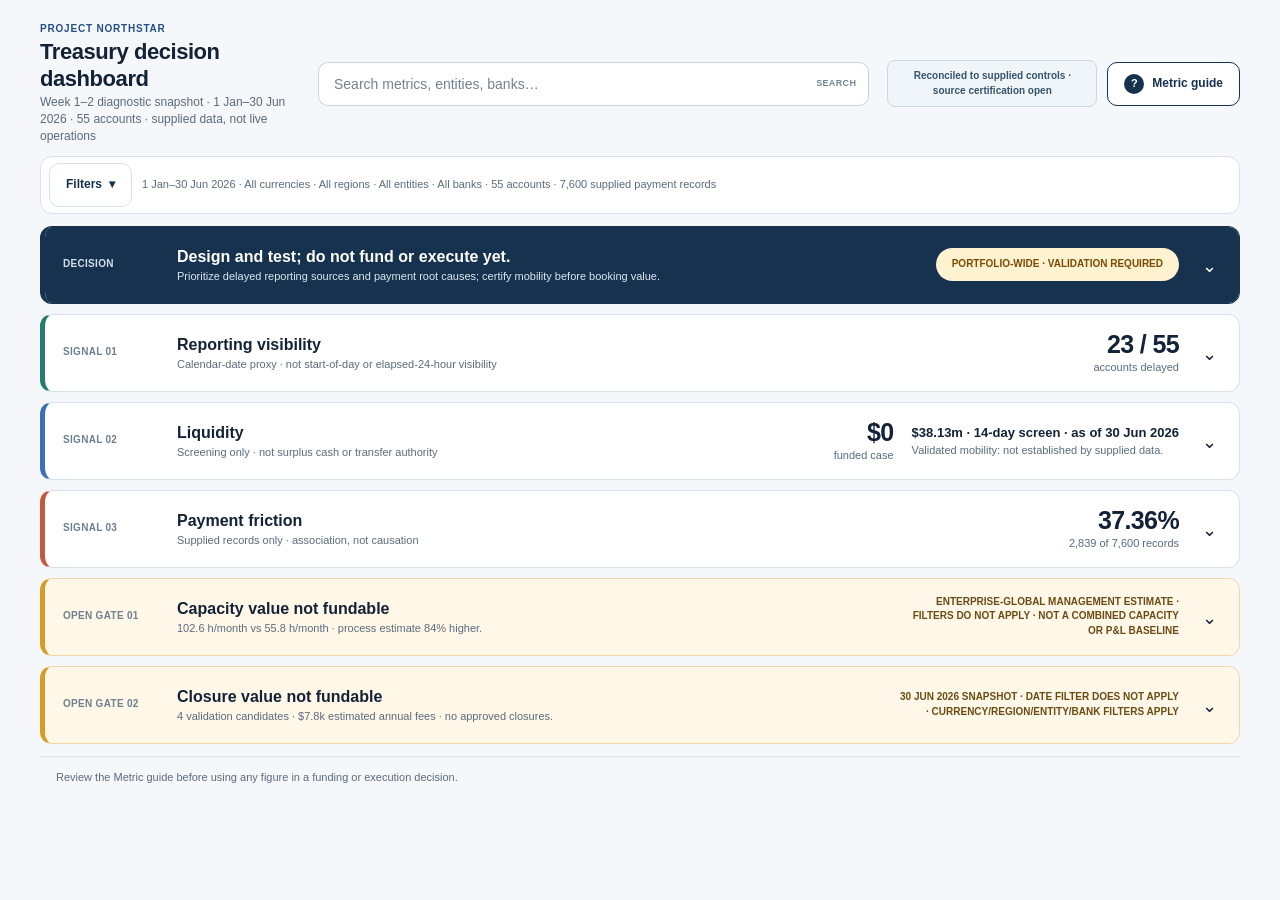
==== commit cad5c0d4: "Replace dashboard cards with expandable sections" ====
--- a/dashboard/index.html
+++ b/dashboard/index.html
@@ -190,115 +190,136 @@
       </section>
 
       <main>
-        <section class="decision-banner" aria-labelledby="decision-title">
-          <div>
-            <h2 id="decision-title">Design and test; do not fund or execute yet.</h2>
-            <p id="decision-support">Evidence is loading.</p>
-          </div>
-          <span class="decision-badge">Portfolio-wide · Validation required</span>
+        <section id="signals" class="operation-list" aria-label="Treasury decisions and evidence signals">
+          <details id="detail-decision" class="operation-row decision-operation" name="dashboard-detail" data-inline-detail="decision">
+            <summary data-detail-summary="decision">
+              <span class="operation-kicker">Decision</span>
+              <span class="operation-copy">
+                <strong id="decision-title">Design and test; do not fund or execute yet.</strong>
+                <span id="decision-support">Evidence is loading.</span>
+              </span>
+              <span class="operation-status decision-badge">Portfolio-wide · Validation required</span>
+              <span class="summary-marker" aria-hidden="true">⌄</span>
+            </summary>
+            <div class="operation-detail">
+              <div class="detail-block"><span class="detail-label">Current scope</span><p data-detail-scope="decision">Loading current scope…</p></div>
+              <div class="detail-block"><span class="detail-label">Why this decision</span><p data-detail-evidence="decision">Loading decision evidence…</p></div>
+              <div class="detail-block detail-action-block"><span class="detail-label">Next action</span><p data-detail-action="decision">Loading next action…</p></div>
+              <button class="detail-guide-button" type="button" data-open-drawer="overview" data-requires-data>Open full Metric guide <span aria-hidden="true">→</span></button>
+            </div>
+          </details>
+
+          <details id="detail-visibility" class="operation-row visibility-operation" name="dashboard-detail" data-inline-detail="visibility">
+            <summary data-detail-summary="visibility">
+              <span class="operation-kicker">Signal 01</span>
+              <span class="operation-copy"><strong id="visibility-title">Reporting visibility</strong><span id="visibility-summary-boundary">Calendar-date proxy · not start-of-day or elapsed-24-hour visibility</span></span>
+              <span class="operation-metric"><strong id="visibility-kpi" aria-live="polite">—</strong><span>accounts delayed</span></span>
+              <span class="summary-marker" aria-hidden="true">⌄</span>
+            </summary>
+            <div class="operation-detail signal-detail">
+              <div class="detail-main">
+                <div class="account-split" aria-label="Same-day and delayed account split">
+                  <div class="split-bar"><span id="same-day-segment" class="split-segment same-day"><b id="same-day-label">—</b></span><span id="delayed-segment" class="split-segment delayed"><b id="delayed-label">—</b></span></div>
+                  <p id="visibility-interpretation">Loading reporting-source evidence…</p>
+                </div>
+                <p class="interpretation">Focus the pilot on the highest-exposure portal and spreadsheet sources.</p>
+                <p id="visibility-boundary" class="boundary">Reporting evidence boundary is loading.</p>
+              </div>
+              <aside class="detail-aside">
+                <div class="detail-block"><span class="detail-label">Current scope</span><p data-detail-scope="visibility">Loading current scope…</p></div>
+                <div class="detail-block detail-action-block"><span class="detail-label">Next action</span><p data-detail-action="visibility">Loading next action…</p></div>
+                <button class="detail-guide-button" type="button" data-open-drawer="visibility" data-requires-data>Open full Metric guide <span aria-hidden="true">→</span></button>
+              </aside>
+            </div>
+          </details>
+
+          <details id="detail-liquidity" class="operation-row liquidity-operation" name="dashboard-detail" data-inline-detail="liquidity">
+            <summary data-detail-summary="liquidity">
+              <span class="operation-kicker">Signal 02</span>
+              <span class="operation-copy"><strong id="liquidity-title">Liquidity</strong><span id="liquidity-summary-boundary">Screening only · not surplus cash or transfer authority</span></span>
+              <span class="operation-metric"><strong id="funded-case-value">—</strong><span>funded case</span></span>
+              <span class="operation-context"><strong id="liquidity-summary-screen">—</strong><span id="mobility-status">Validated mobility is loading.</span></span>
+              <span class="summary-marker" aria-hidden="true">⌄</span>
+            </summary>
+            <div class="operation-detail signal-detail">
+              <div class="detail-main">
+                <fieldset class="segmented-control" data-requires-data>
+                  <legend>Modeled screening sensitivity</legend>
+                  <label><input type="radio" name="liquidity-days" value="7"><span>7-day · <b id="screen-7-value">—</b></span></label>
+                  <label><input type="radio" name="liquidity-days" value="14" checked><span>14-day · <b id="screen-14-value">—</b></span></label>
+                </fieldset>
+                <p id="liquidity-interpretation" class="interpretation">Loading liquidity interpretation…</p>
+                <p id="liquidity-boundary" class="boundary" aria-live="polite">Liquidity evidence boundary is loading.</p>
+              </div>
+              <aside class="detail-aside">
+                <div class="detail-block"><span class="detail-label">Current scope</span><p data-detail-scope="liquidity">Loading current scope…</p></div>
+                <div class="detail-block detail-action-block"><span class="detail-label">Next action</span><p data-detail-action="liquidity">Loading next action…</p></div>
+                <button class="detail-guide-button" type="button" data-open-drawer="liquidity" data-requires-data>Open full Metric guide <span aria-hidden="true">→</span></button>
+              </aside>
+            </div>
+          </details>
+
+          <details id="detail-payments" class="operation-row payments-operation" name="dashboard-detail" data-inline-detail="payments">
+            <summary data-detail-summary="payments">
+              <span class="operation-kicker">Signal 03</span>
+              <span class="operation-copy"><strong id="payments-title">Payment friction</strong><span id="payment-summary-boundary">Supplied records only · association, not causation</span></span>
+              <span class="operation-metric"><strong id="payment-kpi" aria-live="polite">—</strong><span id="payment-kpi-label">priority-union share</span></span>
+              <span class="summary-marker" aria-hidden="true">⌄</span>
+            </summary>
+            <div class="operation-detail signal-detail">
+              <div class="detail-main">
+                <fieldset class="segmented-control payment-control" data-requires-data>
+                  <legend>Compare the same deduplicated cohorts by</legend>
+                  <label><input type="radio" name="payment-measure" value="records" checked><span>Records</span></label>
+                  <label><input type="radio" name="payment-measure" value="exceptions"><span>Exceptions</span></label>
+                  <label><input type="radio" name="payment-measure" value="repair_minutes"><span>Repair time</span></label>
+                </fieldset>
+                <div class="union-share" aria-label="Priority union share of selected measure"><span id="payment-union-bar" class="union-fill"></span><span id="payment-union-label" class="union-label">Loading payment evidence…</span></div>
+                <p id="payment-overlap" class="overlap-note">Overlap control is loading.</p>
+                <p id="payment-boundary" class="boundary">Payment evidence boundary is loading.</p>
+              </div>
+              <aside class="detail-aside">
+                <div class="detail-block"><span class="detail-label">Current scope</span><p data-detail-scope="payments">Loading current scope…</p></div>
+                <div class="detail-block detail-action-block"><span class="detail-label">Next action</span><p data-detail-action="payments">Loading next action…</p></div>
+                <button class="detail-guide-button" type="button" data-open-drawer="payments" data-requires-data>Open full Metric guide <span aria-hidden="true">→</span></button>
+              </aside>
+            </div>
+          </details>
+
+          <h2 id="gates-title" class="sr-only">Open evidence gates</h2>
+
+          <details id="detail-capacity" class="operation-row gate-operation" name="dashboard-detail" data-inline-detail="capacity">
+            <summary data-detail-summary="capacity">
+              <span class="operation-kicker">Open gate 01</span>
+              <span class="operation-copy"><strong>Capacity value not fundable</strong><span id="capacity-summary">Loading capacity evidence…</span></span>
+              <span class="operation-status gate-status" id="capacity-filter-note">Enterprise-global management estimate · filters do not apply · not a combined capacity or P&amp;L baseline</span>
+              <span class="summary-marker" aria-hidden="true">⌄</span>
+            </summary>
+            <div class="operation-detail">
+              <div class="detail-block"><span class="detail-label">Scope</span><p data-detail-scope="capacity">Enterprise-global management estimate · filters do not apply · not a combined capacity or P&amp;L baseline</p></div>
+              <div class="detail-block"><span class="detail-label">Evidence limit</span><p data-detail-evidence="capacity">Loading capacity evidence limit…</p></div>
+              <div class="detail-block detail-action-block"><span class="detail-label">Next action</span><p data-detail-action="capacity">Loading next action…</p></div>
+              <button class="detail-guide-button" type="button" data-open-drawer="gates" data-requires-data>Open full Metric guide <span aria-hidden="true">→</span></button>
+            </div>
+          </details>
+
+          <details id="detail-closures" class="operation-row gate-operation" name="dashboard-detail" data-inline-detail="closures">
+            <summary data-detail-summary="closures">
+              <span class="operation-kicker">Open gate 02</span>
+              <span class="operation-copy"><strong>Closure value not fundable</strong><span id="closure-summary">Loading closure evidence…</span></span>
+              <span id="closure-summary-boundary" class="operation-status gate-status">30 Jun 2026 snapshot · date filter does not apply · currency/region/entity/bank filters apply</span>
+              <span class="summary-marker" aria-hidden="true">⌄</span>
+            </summary>
+            <div class="operation-detail">
+              <div class="detail-block"><span class="detail-label">Current scope</span><p data-detail-scope="closures">Loading current scope…</p></div>
+              <div class="detail-block"><span class="detail-label">Evidence limit</span><p data-detail-evidence="closures">Loading closure evidence limit…</p></div>
+              <div class="detail-block detail-action-block"><span class="detail-label">Next action</span><p data-detail-action="closures">Loading next action…</p></div>
+              <button class="detail-guide-button" type="button" data-open-drawer="gates" data-requires-data>Open full Metric guide <span aria-hidden="true">→</span></button>
+            </div>
+          </details>
         </section>
 
-        <section id="signals" class="signal-grid" aria-label="Decision signals">
-          <article class="signal-card signal-visibility" aria-labelledby="visibility-title">
-            <div class="signal-heading">
-              <h2 id="visibility-title">Reporting visibility</h2>
-              <span>Signal 01</span>
-            </div>
-            <div class="kpi-block">
-              <strong id="visibility-kpi" class="kpi" aria-live="polite">—</strong>
-              <span>accounts are delayed</span>
-            </div>
-            <div class="account-split" aria-label="Same-day and delayed account split">
-              <div class="split-bar">
-                <span id="same-day-segment" class="split-segment same-day"><b id="same-day-label">—</b></span>
-                <span id="delayed-segment" class="split-segment delayed"><b id="delayed-label">—</b></span>
-              </div>
-              <p id="visibility-interpretation">Loading reporting-source evidence…</p>
-            </div>
-            <p class="interpretation">Focus the pilot on the highest-exposure portal and spreadsheet sources.</p>
-            <p id="visibility-boundary" class="boundary">Reporting evidence boundary is loading.</p>
-            <button class="card-action visibility-action" type="button" data-open-drawer="visibility" data-requires-data>
-              How visibility is calculated <span aria-hidden="true">→</span>
-            </button>
-          </article>
-
-          <article class="signal-card signal-liquidity" aria-labelledby="liquidity-title">
-            <div class="signal-heading">
-              <h2 id="liquidity-title">Liquidity</h2>
-              <span>Signal 02</span>
-            </div>
-            <div class="kpi-block mobility-kpi">
-              <strong id="funded-case-value" class="kpi">—</strong>
-              <span>funded-case mobility</span>
-              <small id="mobility-status">Validated mobility is loading.</small>
-            </div>
-            <fieldset class="segmented-control" data-requires-data>
-              <legend>Modeled screening sensitivity</legend>
-              <label>
-                <input type="radio" name="liquidity-days" value="7">
-                <span>7-day · <b id="screen-7-value">—</b></span>
-              </label>
-              <label>
-                <input type="radio" name="liquidity-days" value="14" checked>
-                <span>14-day · <b id="screen-14-value">—</b></span>
-              </label>
-            </fieldset>
-            <p id="liquidity-interpretation" class="interpretation">Loading liquidity interpretation…</p>
-            <p id="liquidity-boundary" class="boundary" aria-live="polite">Liquidity evidence boundary is loading.</p>
-            <button class="card-action liquidity-action" type="button" data-open-drawer="liquidity" data-requires-data>
-              How liquidity is calculated <span aria-hidden="true">→</span>
-            </button>
-          </article>
-
-          <article class="signal-card signal-payments" aria-labelledby="payments-title">
-            <div class="signal-heading">
-              <h2 id="payments-title">Payment friction</h2>
-              <span>Signal 03</span>
-            </div>
-            <div class="kpi-block">
-              <strong id="payment-kpi" class="kpi" aria-live="polite">—</strong>
-              <span id="payment-kpi-label">priority-union share</span>
-            </div>
-            <fieldset class="segmented-control payment-control" data-requires-data>
-              <legend>Compare the same deduplicated cohorts by</legend>
-              <label><input type="radio" name="payment-measure" value="records" checked><span>Records</span></label>
-              <label><input type="radio" name="payment-measure" value="exceptions"><span>Exceptions</span></label>
-              <label><input type="radio" name="payment-measure" value="repair_minutes"><span>Repair time</span></label>
-            </fieldset>
-            <div class="union-share" aria-label="Priority union share of selected measure">
-              <span id="payment-union-bar" class="union-fill"></span>
-              <span id="payment-union-label" class="union-label">Loading payment evidence…</span>
-            </div>
-            <p id="payment-overlap" class="overlap-note">Overlap control is loading.</p>
-            <p id="payment-boundary" class="boundary">Payment evidence boundary is loading.</p>
-            <button class="card-action payment-action" type="button" data-open-drawer="payments" data-requires-data>
-              How payment friction is calculated <span aria-hidden="true">→</span>
-            </button>
-          </article>
-        </section>
-
-        <section class="guardrail-strip" aria-labelledby="gates-title">
-          <div class="guardrail-intro">
-            <span>Not yet fundable</span>
-            <h2 id="gates-title">Two evidence gates remain open</h2>
-          </div>
-          <button class="guardrail-card" type="button" data-open-drawer="gates" data-requires-data>
-            <strong>Capacity value not fundable</strong>
-            <em id="capacity-filter-note" class="global-baseline-note">Global baseline · filters do not apply</em>
-            <span id="capacity-summary">Loading capacity evidence…</span>
-          </button>
-          <button class="guardrail-card" type="button" data-open-drawer="gates" data-requires-data>
-            <strong>Closure value not fundable</strong>
-            <span id="closure-summary">Loading closure evidence…</span>
-          </button>
-        </section>
-
-        <footer class="evidence-footer">
-          <p>Review the Metric guide before using any figure in a funding or execution decision.</p>
-          <button class="footer-action" type="button" data-open-drawer="overview" data-requires-data>
-            Open Metric guide <span aria-hidden="true">→</span>
-          </button>
-        </footer>
+        <footer class="evidence-footer"><p>Review the Metric guide before using any figure in a funding or execution decision.</p></footer>
       </main>
     </div>
 
@@ -313,8 +334,8 @@
         </header>
 
         <div class="drawer-context">
-          <strong>Current scope</strong>
-          <p id="guide-scope-summary">All dates · All currencies · All regions · All entities · All banks</p>
+          <strong>Stable methodology</strong>
+          <p>Definitions, formulas, sources, and method limits do not change with dashboard filters.</p>
         </div>
 
         <div class="drawer-tabs" role="tablist" aria-label="Metric guide topic">
--- a/dashboard/styles.css
+++ b/dashboard/styles.css
@@ -53,6 +53,7 @@
 input:focus-visible + span,
 select:focus-visible,
 [role="tab"]:focus-visible,
+[data-detail-summary]:focus-visible,
 .skip-link:focus-visible {
   outline: 2px solid var(--blue);
   outline-offset: 2px;
@@ -572,6 +573,238 @@
   gap: 12px;
 }
 
+.operation-list {
+  display: grid;
+  gap: 10px;
+}
+
+.operation-row {
+  min-width: 0;
+  color: var(--text);
+  background: var(--surface);
+  border: 1px solid var(--border);
+  border-left-width: 5px;
+  border-radius: 12px;
+  overflow: clip;
+}
+
+.operation-row > summary {
+  display: grid;
+  min-height: 76px;
+  grid-template-columns: 96px minmax(260px, 1fr) minmax(180px, auto) 24px;
+  gap: 18px;
+  align-items: center;
+  padding: 13px 18px;
+  cursor: pointer;
+  list-style: none;
+}
+
+.operation-row > summary:focus-visible {
+  outline-offset: -4px;
+}
+
+.operation-row > summary::-webkit-details-marker {
+  display: none;
+}
+
+.operation-row > summary::marker {
+  content: "";
+}
+
+.operation-row[open] > summary {
+  background: #f8fafc;
+}
+
+.operation-kicker,
+.detail-label {
+  color: #6f7f8f;
+  font-size: 10px;
+  font-weight: 800;
+  letter-spacing: 0.03em;
+  text-transform: uppercase;
+}
+
+.operation-copy,
+.operation-metric,
+.operation-context {
+  display: grid;
+  min-width: 0;
+  gap: 2px;
+}
+
+.operation-copy > strong {
+  font-size: 16px;
+  line-height: 21px;
+}
+
+.operation-copy > span,
+.operation-metric > span,
+.operation-context > span {
+  color: var(--muted);
+  font-size: 11px;
+  line-height: 15px;
+}
+
+.operation-metric {
+  justify-items: end;
+  text-align: right;
+}
+
+.operation-metric > strong {
+  font-size: 25px;
+  line-height: 28px;
+  letter-spacing: -0.025em;
+}
+
+.operation-metric > strong.kpi-empty {
+  font-size: 14px;
+  line-height: 18px;
+  letter-spacing: 0;
+}
+
+.operation-context {
+  max-width: 270px;
+}
+
+.operation-context > strong {
+  font-size: 13px;
+  line-height: 17px;
+}
+
+.operation-status {
+  justify-self: end;
+  max-width: 280px;
+  text-align: right;
+}
+
+.summary-marker {
+  display: grid;
+  width: 24px;
+  height: 24px;
+  place-items: center;
+  font-size: 18px;
+  transition: transform 160ms ease-out;
+}
+
+.operation-row[open] .summary-marker {
+  transform: rotate(180deg);
+}
+
+.decision-operation {
+  border-color: var(--navy);
+}
+
+.decision-operation > summary,
+.decision-operation[open] > summary {
+  color: #fff;
+  background: var(--navy);
+}
+
+.decision-operation .operation-copy > span {
+  color: #dde8f0;
+}
+
+.decision-operation .operation-kicker {
+  color: #d3e0ea;
+}
+
+.decision-operation .decision-badge {
+  color: #7a4b00;
+  background: #fff2d1;
+}
+
+.visibility-operation {
+  border-left-color: var(--teal);
+}
+
+.liquidity-operation {
+  border-left-color: var(--blue);
+}
+
+.liquidity-operation > summary {
+  grid-template-columns: 96px minmax(200px, 1fr) 110px minmax(240px, auto) 24px;
+}
+
+.payments-operation {
+  border-left-color: var(--orange);
+}
+
+.gate-operation {
+  border-color: var(--amber-border);
+  border-left-color: #d89b28;
+  background: var(--amber-bg);
+}
+
+.gate-operation > summary,
+.gate-operation[open] > summary {
+  background: var(--amber-bg);
+}
+
+.gate-status {
+  color: var(--amber-text);
+  font-size: 10px;
+  font-style: normal;
+  font-weight: 800;
+  text-transform: uppercase;
+}
+
+.operation-detail {
+  display: grid;
+  grid-template-columns: repeat(3, minmax(0, 1fr)) auto;
+  gap: 14px;
+  align-items: stretch;
+  padding: 16px 18px 18px;
+  background: var(--surface);
+  border-top: 1px solid var(--border);
+}
+
+.signal-detail {
+  grid-template-columns: minmax(0, 2fr) minmax(260px, 1fr);
+}
+
+.detail-main,
+.detail-aside {
+  display: grid;
+  min-width: 0;
+  gap: 10px;
+}
+
+.detail-block {
+  min-width: 0;
+  padding: 11px 12px;
+  background: #f7f9fb;
+  border: 1px solid var(--border);
+  border-radius: 9px;
+}
+
+.detail-block p {
+  margin: 4px 0 0;
+  font-size: 12px;
+}
+
+.detail-action-block {
+  color: var(--blue-dark);
+  background: #f3f7fc;
+  border-color: #bdd0e8;
+}
+
+.detail-guide-button {
+  min-height: 44px;
+  align-self: end;
+  padding: 0 14px;
+  color: var(--navy);
+  background: var(--surface);
+  border: 1px solid var(--navy);
+  border-radius: var(--radius-control);
+  font-size: 11px;
+  font-weight: 800;
+  cursor: pointer;
+}
+
+.signal-detail .detail-guide-button {
+  width: 100%;
+}
+
 .decision-banner {
   display: flex;
   min-height: 68px;
@@ -1264,6 +1497,15 @@
     grid-row: 1;
   }
 
+  .operation-row > summary {
+    grid-template-columns: 84px minmax(220px, 1fr) minmax(170px, auto) 24px;
+    gap: 14px;
+  }
+
+  .liquidity-operation > summary {
+    grid-template-columns: 84px minmax(180px, 1fr) 100px minmax(190px, auto) 24px;
+  }
+
   .signal-grid {
     grid-template-columns: repeat(2, minmax(0, 1fr));
   }
@@ -1353,6 +1595,68 @@
     border-radius: 16px 16px 0 0;
   }
 
+  .operation-row > summary,
+  .liquidity-operation > summary {
+    grid-template-columns: 76px minmax(0, 1fr) 24px;
+    gap: 8px 12px;
+    align-items: start;
+    padding: 14px;
+  }
+
+  .operation-kicker {
+    grid-column: 1;
+    grid-row: 1 / 4;
+    padding-top: 3px;
+  }
+
+  .operation-copy {
+    grid-column: 2;
+    grid-row: 1;
+  }
+
+  .operation-metric,
+  .operation-context,
+  .operation-status {
+    grid-column: 2;
+    justify-self: start;
+    max-width: none;
+    text-align: left;
+  }
+
+  .operation-metric {
+    grid-row: 2;
+    justify-items: start;
+  }
+
+  .operation-context,
+  .operation-status {
+    grid-row: 3;
+  }
+
+  .liquidity-operation .operation-context {
+    grid-row: 3;
+  }
+
+  .liquidity-operation .operation-status {
+    grid-row: 4;
+  }
+
+  .summary-marker {
+    grid-column: 3;
+    grid-row: 1 / 5;
+    align-self: center;
+  }
+
+  .operation-detail,
+  .signal-detail {
+    grid-template-columns: 1fr;
+    padding: 14px;
+  }
+
+  .detail-guide-button {
+    width: 100%;
+  }
+
   .decision-banner,
   .evidence-footer {
     align-items: stretch;
@@ -1445,6 +1749,41 @@
 
   .filter-panel-actions .button {
     flex: 1 1 50%;
+  }
+
+  .operation-row > summary,
+  .liquidity-operation > summary {
+    grid-template-columns: minmax(0, 1fr) 24px;
+  }
+
+  .operation-kicker,
+  .operation-copy,
+  .operation-metric,
+  .operation-context,
+  .operation-status {
+    grid-column: 1;
+  }
+
+  .operation-kicker {
+    grid-row: 1;
+  }
+
+  .operation-copy {
+    grid-row: 2;
+  }
+
+  .operation-metric {
+    grid-row: 3;
+  }
+
+  .operation-context,
+  .operation-status {
+    grid-row: 4;
+  }
+
+  .summary-marker {
+    grid-column: 2;
+    grid-row: 1 / 5;
   }
 
   .signal-card {
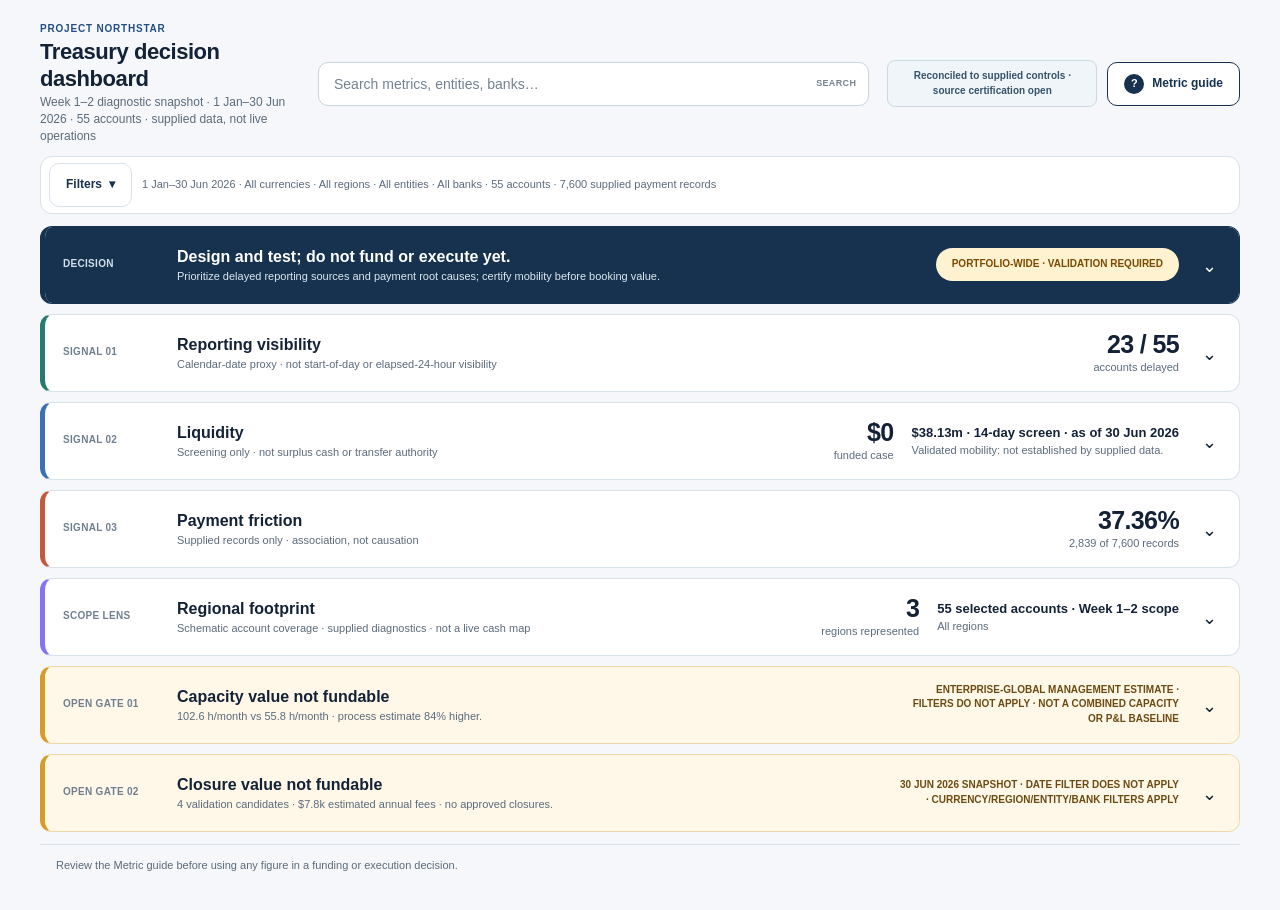
==== commit 6edfd0e6: "Add interactive regional footprint map" ====
--- a/dashboard/index.html
+++ b/dashboard/index.html
@@ -201,11 +201,22 @@
               <span class="operation-status decision-badge">Portfolio-wide · Validation required</span>
               <span class="summary-marker" aria-hidden="true">⌄</span>
             </summary>
-            <div class="operation-detail">
+            <div class="operation-detail decision-detail">
+              <section class="analytics-card decision-evidence-card" aria-labelledby="decision-evidence-title">
+                <div class="analytics-heading">
+                  <div><span class="analytics-eyebrow">Portfolio evidence</span><h3 id="decision-evidence-title">Three signals remain separate</h3></div>
+                  <p id="decision-composite-note">Separate signals—not a composite score.</p>
+                </div>
+                <ul id="decision-evidence-chips" class="decision-evidence-chips" aria-label="Portfolio evidence signals">
+                  <li><span>Reporting visibility</span><strong id="decision-visibility-chip">Loading…</strong></li>
+                  <li><span>Liquidity decision</span><strong id="decision-liquidity-chip">Loading…</strong></li>
+                  <li><span>Payment friction</span><strong id="decision-payments-chip">Loading…</strong></li>
+                </ul>
+              </section>
               <div class="detail-block"><span class="detail-label">Current scope</span><p data-detail-scope="decision">Loading current scope…</p></div>
               <div class="detail-block"><span class="detail-label">Why this decision</span><p data-detail-evidence="decision">Loading decision evidence…</p></div>
               <div class="detail-block detail-action-block"><span class="detail-label">Next action</span><p data-detail-action="decision">Loading next action…</p></div>
-              <button class="detail-guide-button" type="button" data-open-drawer="overview" data-requires-data>Open full Metric guide <span aria-hidden="true">→</span></button>
+              <button class="detail-guide-button" type="button" data-open-drawer="overview" data-requires-data>Definition, formula &amp; source <span aria-hidden="true">→</span></button>
             </div>
           </details>
 
@@ -218,17 +229,34 @@
             </summary>
             <div class="operation-detail signal-detail">
               <div class="detail-main">
-                <div class="account-split" aria-label="Same-day and delayed account split">
-                  <div class="split-bar"><span id="same-day-segment" class="split-segment same-day"><b id="same-day-label">—</b></span><span id="delayed-segment" class="split-segment delayed"><b id="delayed-label">—</b></span></div>
-                  <p id="visibility-interpretation">Loading reporting-source evidence…</p>
-                </div>
-                <p class="interpretation">Focus the pilot on the highest-exposure portal and spreadsheet sources.</p>
+                <section class="analytics-card visibility-analytics" aria-labelledby="visibility-analytics-title">
+                  <div class="analytics-heading"><div><span class="analytics-eyebrow">Selected scope</span><h3 id="visibility-analytics-title">Account visibility composition</h3></div><p>Filtered period and dimensions</p></div>
+                  <div class="visibility-visual-grid">
+                    <figure class="composition-figure" aria-labelledby="visibility-ring-caption">
+                      <div id="visibility-ring" class="composition-ring" role="img" aria-label="Loading selected-account visibility composition">
+                        <span class="composition-ring-center"><strong id="visibility-ring-value">—</strong><small>delayed</small></span>
+                      </div>
+                      <figcaption id="visibility-ring-caption">Selected accounts</figcaption>
+                      <div class="composition-legend" aria-label="Visibility composition legend">
+                        <span><i class="legend-swatch swatch-purple" aria-hidden="true"></i><b id="delayed-label">—</b></span>
+                        <span><i class="legend-swatch swatch-teal" aria-hidden="true"></i><b id="same-day-label">—</b></span>
+                      </div>
+                    </figure>
+                    <figure class="source-bars-figure" aria-labelledby="visibility-source-title">
+                      <figcaption id="visibility-source-title">Reporting method exposure</figcaption>
+                      <ul id="visibility-source-bars" class="source-bar-list"></ul>
+                      <p id="visibility-source-empty" class="visual-empty" role="status" hidden>No matching source evidence.</p>
+                    </figure>
+                  </div>
+                </section>
+                <p id="visibility-interpretation" class="interpretation">Loading reporting-source evidence…</p>
+                <p id="visibility-action-insight" class="interpretation">Loading selected-scope visibility action…</p>
                 <p id="visibility-boundary" class="boundary">Reporting evidence boundary is loading.</p>
               </div>
               <aside class="detail-aside">
                 <div class="detail-block"><span class="detail-label">Current scope</span><p data-detail-scope="visibility">Loading current scope…</p></div>
                 <div class="detail-block detail-action-block"><span class="detail-label">Next action</span><p data-detail-action="visibility">Loading next action…</p></div>
-                <button class="detail-guide-button" type="button" data-open-drawer="visibility" data-requires-data>Open full Metric guide <span aria-hidden="true">→</span></button>
+                <button class="detail-guide-button" type="button" data-open-drawer="visibility" data-requires-data>Definition, formula &amp; source <span aria-hidden="true">→</span></button>
               </aside>
             </div>
           </details>
@@ -248,13 +276,43 @@
                   <label><input type="radio" name="liquidity-days" value="7"><span>7-day · <b id="screen-7-value">—</b></span></label>
                   <label><input type="radio" name="liquidity-days" value="14" checked><span>14-day · <b id="screen-14-value">—</b></span></label>
                 </fieldset>
+                <section class="analytics-card liquidity-analytics" aria-labelledby="liquidity-analytics-title">
+                  <div class="analytics-heading"><div><span class="analytics-eyebrow">Governed construction</span><h3 id="liquidity-analytics-title">Selected-horizon screen</h3></div><p id="liquidity-analytics-period">Loading horizon…</p></div>
+                  <figure class="waterfall-figure" aria-labelledby="liquidity-waterfall-caption">
+                    <figcaption id="liquidity-waterfall-caption">Account-floor waterfall</figcaption>
+                    <div class="waterfall-scroll"><ol id="liquidity-waterfall" class="waterfall-list"></ol></div>
+                    <p id="liquidity-waterfall-note" class="chart-note">Loading waterfall evidence…</p>
+                    <p id="liquidity-waterfall-empty" class="visual-empty" role="status" hidden>Selected-horizon waterfall unavailable.</p>
+                  </figure>
+                  <figure class="trend-figure" aria-labelledby="liquidity-trend-title">
+                    <figcaption id="liquidity-trend-title">Daily modeled screens across the selected range</figcaption>
+                    <div class="trend-legend" aria-label="Liquidity trend legend and current endpoints">
+                      <span><i class="legend-line trend-seven" aria-hidden="true"></i>7-day <strong id="trend-7-endpoint">—</strong></span>
+                      <span><i class="legend-line trend-fourteen" aria-hidden="true"></i>14-day <strong id="trend-14-endpoint">—</strong></span>
+                    </div>
+                    <div id="liquidity-trend-frame" class="trend-frame">
+                      <canvas id="liquidity-trend-canvas" role="img" aria-label="Loading 7-day and 14-day modeled screen trend">Use the trend data table below for exact daily values.</canvas>
+                    </div>
+                    <p id="liquidity-trend-boundary" class="chart-boundary">Unfilled lines show screening sensitivities; gaps mean an incomplete trailing window. They do not establish mobility or transfer authority.</p>
+                  </figure>
+                  <details class="trend-data-disclosure">
+                    <summary>View trend data table</summary>
+                    <div class="responsive-table-wrap">
+                      <table id="liquidity-trend-table" class="analytics-table">
+                        <caption>Daily 7-day and 14-day modeled screens for the selected inclusive date range</caption>
+                        <thead><tr><th scope="col">Date</th><th scope="col">7-day screen</th><th scope="col">14-day screen</th></tr></thead>
+                        <tbody id="liquidity-trend-table-body"></tbody>
+                      </table>
+                    </div>
+                  </details>
+                </section>
                 <p id="liquidity-interpretation" class="interpretation">Loading liquidity interpretation…</p>
                 <p id="liquidity-boundary" class="boundary" aria-live="polite">Liquidity evidence boundary is loading.</p>
               </div>
               <aside class="detail-aside">
                 <div class="detail-block"><span class="detail-label">Current scope</span><p data-detail-scope="liquidity">Loading current scope…</p></div>
                 <div class="detail-block detail-action-block"><span class="detail-label">Next action</span><p data-detail-action="liquidity">Loading next action…</p></div>
-                <button class="detail-guide-button" type="button" data-open-drawer="liquidity" data-requires-data>Open full Metric guide <span aria-hidden="true">→</span></button>
+                <button class="detail-guide-button" type="button" data-open-drawer="liquidity" data-requires-data>Definition, formula &amp; source <span aria-hidden="true">→</span></button>
               </aside>
             </div>
           </details>
@@ -274,14 +332,76 @@
                   <label><input type="radio" name="payment-measure" value="exceptions"><span>Exceptions</span></label>
                   <label><input type="radio" name="payment-measure" value="repair_minutes"><span>Repair time</span></label>
                 </fieldset>
-                <div class="union-share" aria-label="Priority union share of selected measure"><span id="payment-union-bar" class="union-fill"></span><span id="payment-union-label" class="union-label">Loading payment evidence…</span></div>
+                <section class="analytics-card payments-analytics" aria-labelledby="payments-analytics-title">
+                  <div class="analytics-heading"><div><span class="analytics-eyebrow">Selected measure</span><h3 id="payments-analytics-title">Priority-union share and cohort composition</h3></div><p id="payment-visual-measure">Records</p></div>
+                  <div class="payments-visual-grid">
+                    <figure class="composition-figure" aria-labelledby="payment-ring-caption">
+                      <div id="payment-ring" class="composition-ring payment-ring" role="img" aria-label="Loading priority-union composition">
+                        <span class="composition-ring-center"><strong id="payment-ring-value">—</strong><small>priority union</small></span>
+                      </div>
+                      <figcaption id="payment-ring-caption"><span id="payment-union-label">Loading payment evidence…</span></figcaption>
+                    </figure>
+                    <figure class="payment-stack-figure" aria-labelledby="payment-stack-title">
+                      <figcaption id="payment-stack-title">Share of all matching records</figcaption>
+                      <div id="payment-cohort-stack" class="cohort-stack" role="img" aria-label="Loading payment cohort composition"></div>
+                      <ul id="payment-cohort-legend" class="cohort-legend"></ul>
+                      <p id="payment-cohort-empty" class="visual-empty" role="status" hidden>No matching data for the selected measure.</p>
+                    </figure>
+                  </div>
+                </section>
                 <p id="payment-overlap" class="overlap-note">Overlap control is loading.</p>
                 <p id="payment-boundary" class="boundary">Payment evidence boundary is loading.</p>
               </div>
               <aside class="detail-aside">
                 <div class="detail-block"><span class="detail-label">Current scope</span><p data-detail-scope="payments">Loading current scope…</p></div>
                 <div class="detail-block detail-action-block"><span class="detail-label">Next action</span><p data-detail-action="payments">Loading next action…</p></div>
-                <button class="detail-guide-button" type="button" data-open-drawer="payments" data-requires-data>Open full Metric guide <span aria-hidden="true">→</span></button>
+                <button class="detail-guide-button" type="button" data-open-drawer="payments" data-requires-data>Definition, formula &amp; source <span aria-hidden="true">→</span></button>
+              </aside>
+            </div>
+          </details>
+
+          <details id="detail-regions" class="operation-row regional-operation" name="dashboard-detail" data-inline-detail="regions">
+            <summary data-detail-summary="regions">
+              <span class="operation-kicker">Scope lens</span>
+              <span class="operation-copy"><strong id="regional-title">Regional footprint</strong><span id="regional-summary-boundary">Schematic account coverage · supplied diagnostics · not a live cash map</span></span>
+              <span class="operation-metric"><strong id="regional-kpi" aria-live="polite">—</strong><span id="regional-kpi-label">regions represented</span></span>
+              <span class="operation-context"><strong id="regional-summary-context">Loading regional evidence…</strong><span id="regional-selection-status">All regions</span></span>
+              <span class="summary-marker" aria-hidden="true">⌄</span>
+            </summary>
+            <div class="operation-detail signal-detail regional-detail">
+              <div class="detail-main">
+                <section class="analytics-card regional-analytics" aria-labelledby="regional-map-title">
+                  <div class="analytics-heading"><div><span class="analytics-eyebrow">Region facet</span><h3 id="regional-map-title">Supplied regional footprint</h3></div><p id="regional-facet-basis">Each row overrides region; other filters remain applied</p></div>
+                  <div class="regional-map-toolbar">
+                    <p>Select a region to apply it across the dashboard. Marker size represents matching account count.</p>
+                    <button id="regional-all-button" class="regional-all-button" type="button" aria-pressed="true" data-region-value="" data-requires-data>All regions</button>
+                  </div>
+                  <figure class="regional-map-figure" aria-labelledby="regional-map-caption">
+                    <div class="regional-map-stage">
+                      <img id="regional-map-base" src="assets/world-map.png" width="1280" height="650" alt="" aria-hidden="true" decoding="async">
+                      <div id="regional-map-markers" class="regional-map-markers" role="group" aria-label="Filter dashboard by region"></div>
+                    </div>
+                    <figcaption id="regional-map-caption">Desktop marker size compares matching accounts; mobile selector cards show the same direct counts. Fixed-size unavailable anchors preserve regional context. Positions are broad regional anchors, not precise locations.</figcaption>
+                  </figure>
+                  <p id="regional-map-empty" class="visual-empty" role="status" hidden>No accounts match the current currency, entity, and bank filters.</p>
+                  <div class="responsive-table-wrap regional-table-wrap">
+                    <p class="regional-table-scroll-hint">Scroll horizontally for all columns →</p>
+                    <table id="regional-evidence-table" class="analytics-table regional-evidence-table">
+                      <caption>Regional diagnostic comparison within the current non-region filters</caption>
+                      <thead><tr><th scope="col">Region</th><th scope="col" class="numeric">Matching accounts</th><th scope="col">Accounts delayed</th><th scope="col">Priority-union payment records</th><th scope="col" class="numeric">Closure-validation candidates</th><th scope="col">Apply region</th></tr></thead>
+                      <tbody id="regional-evidence-table-body"></tbody>
+                    </table>
+                  </div>
+                  <p class="chart-boundary">Matching-account counts use currency, entity, and bank dimensions and do not use the date filter. Delayed-account and payment columns also use the selected inclusive period. Closure candidates use the fixed 30 Jun 2026 snapshot and ignore the date filter.</p>
+                </section>
+                <p id="regional-interpretation" class="interpretation">Loading regional interpretation…</p>
+                <p id="regional-boundary" class="boundary">Schematic region positions—not bank, account, cash, legal-domicile, or transfer-path locations.</p>
+              </div>
+              <aside class="detail-aside">
+                <div class="detail-block"><span class="detail-label">Current scope</span><p data-detail-scope="regions">Loading current scope…</p></div>
+                <div class="detail-block"><span class="detail-label">Evidence limit</span><p data-detail-evidence="regions">Loading regional evidence limit…</p></div>
+                <div class="detail-block detail-action-block"><span class="detail-label">Next action</span><p data-detail-action="regions">Loading next action…</p></div>
+                <button class="detail-guide-button" type="button" data-open-drawer="regions" data-requires-data>Definition, formula &amp; source <span aria-hidden="true">→</span></button>
               </aside>
             </div>
           </details>
@@ -295,11 +415,16 @@
               <span class="operation-status gate-status" id="capacity-filter-note">Enterprise-global management estimate · filters do not apply · not a combined capacity or P&amp;L baseline</span>
               <span class="summary-marker" aria-hidden="true">⌄</span>
             </summary>
-            <div class="operation-detail">
+            <div class="operation-detail gate-detail">
+              <figure class="analytics-card gate-analytics-card" aria-labelledby="capacity-compare-title">
+                <div class="analytics-heading"><div><span class="analytics-eyebrow">Independent baselines</span><h3 id="capacity-compare-title">Repair-effort comparison</h3></div><p>Shared scale · never additive</p></div>
+                <ul id="capacity-comparison-bars" class="capacity-comparison-bars"></ul>
+                <figcaption>Management process estimate versus supplied payment-file monthly average; unreconciled, never additive, and neither establishes removable labor or cashable savings.</figcaption>
+              </figure>
               <div class="detail-block"><span class="detail-label">Scope</span><p data-detail-scope="capacity">Enterprise-global management estimate · filters do not apply · not a combined capacity or P&amp;L baseline</p></div>
               <div class="detail-block"><span class="detail-label">Evidence limit</span><p data-detail-evidence="capacity">Loading capacity evidence limit…</p></div>
               <div class="detail-block detail-action-block"><span class="detail-label">Next action</span><p data-detail-action="capacity">Loading next action…</p></div>
-              <button class="detail-guide-button" type="button" data-open-drawer="gates" data-requires-data>Open full Metric guide <span aria-hidden="true">→</span></button>
+              <button class="detail-guide-button" type="button" data-open-drawer="gates" data-requires-data>Definition, formula &amp; source <span aria-hidden="true">→</span></button>
             </div>
           </details>
 
@@ -310,11 +435,22 @@
               <span id="closure-summary-boundary" class="operation-status gate-status">30 Jun 2026 snapshot · date filter does not apply · currency/region/entity/bank filters apply</span>
               <span class="summary-marker" aria-hidden="true">⌄</span>
             </summary>
-            <div class="operation-detail">
+            <div class="operation-detail gate-detail">
+              <section class="analytics-card closure-table-card" aria-labelledby="closure-table-title">
+                <div class="analytics-heading"><div><span class="analytics-eyebrow">30 Jun 2026 snapshot</span><h3 id="closure-table-title">Filtered closure-validation candidates</h3></div><p>Candidate only · not approved</p></div>
+                <div class="responsive-table-wrap">
+                  <table id="closure-candidate-table" class="analytics-table closure-candidate-table">
+                    <caption>Closure-validation candidates after currency, region, entity, and bank filters</caption>
+                    <thead><tr><th scope="col">Account</th><th scope="col">Entity</th><th scope="col">Bank</th><th scope="col">Account currency</th><th scope="col">Estimated annual fee (USD)</th><th scope="col">Candidate rule</th><th scope="col">Status</th></tr></thead>
+                    <tbody id="closure-candidate-table-body"></tbody>
+                  </table>
+                </div>
+                <p id="closure-candidate-empty" class="visual-empty" role="status" hidden>No closure-validation candidates match the selected dimensions.</p>
+              </section>
               <div class="detail-block"><span class="detail-label">Current scope</span><p data-detail-scope="closures">Loading current scope…</p></div>
               <div class="detail-block"><span class="detail-label">Evidence limit</span><p data-detail-evidence="closures">Loading closure evidence limit…</p></div>
               <div class="detail-block detail-action-block"><span class="detail-label">Next action</span><p data-detail-action="closures">Loading next action…</p></div>
-              <button class="detail-guide-button" type="button" data-open-drawer="gates" data-requires-data>Open full Metric guide <span aria-hidden="true">→</span></button>
+              <button class="detail-guide-button" type="button" data-open-drawer="gates" data-requires-data>Definition, formula &amp; source <span aria-hidden="true">→</span></button>
             </div>
           </details>
         </section>
@@ -343,6 +479,7 @@
           <button id="tab-visibility" role="tab" type="button" aria-controls="panel-visibility" aria-selected="false" tabindex="-1" data-tab="visibility">Visibility</button>
           <button id="tab-liquidity" role="tab" type="button" aria-controls="panel-liquidity" aria-selected="false" tabindex="-1" data-tab="liquidity">Liquidity</button>
           <button id="tab-payments" role="tab" type="button" aria-controls="panel-payments" aria-selected="false" tabindex="-1" data-tab="payments">Payments</button>
+          <button id="tab-regions" role="tab" type="button" aria-controls="panel-regions" aria-selected="false" tabindex="-1" data-tab="regions">Regions</button>
           <button id="tab-gates" role="tab" type="button" aria-controls="panel-gates" aria-selected="false" tabindex="-1" data-tab="gates">Evidence gates</button>
         </div>
 
@@ -351,6 +488,7 @@
           <section id="panel-visibility" class="drawer-panel" role="tabpanel" aria-labelledby="tab-visibility" hidden></section>
           <section id="panel-liquidity" class="drawer-panel" role="tabpanel" aria-labelledby="tab-liquidity" hidden></section>
           <section id="panel-payments" class="drawer-panel" role="tabpanel" aria-labelledby="tab-payments" hidden></section>
+          <section id="panel-regions" class="drawer-panel" role="tabpanel" aria-labelledby="tab-regions" hidden></section>
           <section id="panel-gates" class="drawer-panel" role="tabpanel" aria-labelledby="tab-gates" hidden></section>
         </div>
 
--- a/dashboard/styles.css
+++ b/dashboard/styles.css
@@ -12,6 +12,15 @@
   --teal-dark: #185e55;
   --orange: #c45a3d;
   --orange-dark: #7a3525;
+  --purple: #8474f5;
+  --purple-soft: #b7adff;
+  --aqua: #35b9ad;
+  --sky: #6ca6e8;
+  --coral: #ef8d61;
+  --analytics: #142a43;
+  --analytics-deep: #0e2034;
+  --analytics-border: #2b435d;
+  --analytics-muted: #b8c8d8;
   --amber-bg: #fff7e8;
   --amber-border: #f0d8a6;
   --amber-text: #6c4b13;
@@ -54,6 +63,7 @@
 select:focus-visible,
 [role="tab"]:focus-visible,
 [data-detail-summary]:focus-visible,
+.trend-data-disclosure > summary:focus-visible,
 .skip-link:focus-visible {
   outline: 2px solid var(--blue);
   outline-offset: 2px;
@@ -729,6 +739,14 @@
   border-left-color: var(--orange);
 }
 
+.regional-operation {
+  border-left-color: var(--purple);
+}
+
+.regional-operation > summary {
+  grid-template-columns: 96px minmax(200px, 1fr) 120px minmax(220px, auto) 24px;
+}
+
 .gate-operation {
   border-color: var(--amber-border);
   border-left-color: #d89b28;
@@ -803,6 +821,713 @@
 
 .signal-detail .detail-guide-button {
   width: 100%;
+}
+
+.analytics-card {
+  min-width: 0;
+  margin: 0;
+  padding: 16px;
+  color: #f7fbff;
+  background: var(--analytics);
+  border: 1px solid var(--analytics-border);
+  border-radius: 12px;
+}
+
+.analytics-card h3,
+.analytics-card h4,
+.analytics-card p,
+.analytics-card figure,
+.analytics-card figcaption {
+  margin: 0;
+}
+
+.analytics-heading {
+  display: flex;
+  align-items: flex-start;
+  justify-content: space-between;
+  gap: 16px;
+  margin-bottom: 14px;
+}
+
+.analytics-heading h3 {
+  margin-top: 2px;
+  font-size: 15px;
+  line-height: 20px;
+}
+
+.analytics-heading > p {
+  max-width: 300px;
+  color: var(--analytics-muted);
+  font-size: 10px;
+  line-height: 15px;
+  text-align: right;
+}
+
+.analytics-eyebrow {
+  color: var(--purple-soft);
+  font-size: 9px;
+  font-weight: 850;
+  letter-spacing: 0.05em;
+  text-transform: uppercase;
+}
+
+.decision-evidence-card,
+.gate-analytics-card,
+.closure-table-card {
+  grid-column: 1 / -1;
+}
+
+.decision-evidence-card {
+  background: var(--analytics-deep);
+}
+
+.decision-evidence-chips,
+.source-bar-list,
+.cohort-legend,
+.capacity-comparison-bars,
+.waterfall-list {
+  margin: 0;
+  padding: 0;
+  list-style: none;
+}
+
+.decision-evidence-chips {
+  display: grid;
+  grid-template-columns: repeat(3, minmax(0, 1fr));
+  gap: 10px;
+}
+
+.decision-evidence-chips li {
+  display: grid;
+  gap: 5px;
+  min-width: 0;
+  padding: 11px 12px;
+  background: #1b3755;
+  border: 1px solid #35516c;
+  border-radius: 9px;
+}
+
+.decision-evidence-chips li:nth-child(1) {
+  border-top: 3px solid var(--purple);
+}
+
+.decision-evidence-chips li:nth-child(2) {
+  border-top: 3px solid var(--aqua);
+}
+
+.decision-evidence-chips li:nth-child(3) {
+  border-top: 3px solid var(--coral);
+}
+
+.decision-evidence-chips span {
+  color: var(--analytics-muted);
+  font-size: 10px;
+}
+
+.decision-evidence-chips strong {
+  font-size: 13px;
+  line-height: 18px;
+}
+
+.visibility-visual-grid,
+.payments-visual-grid {
+  display: grid;
+  grid-template-columns: minmax(180px, 0.8fr) minmax(300px, 2fr);
+  gap: 22px;
+  align-items: center;
+}
+
+.composition-figure {
+  display: grid;
+  justify-items: center;
+  gap: 9px;
+  min-width: 0;
+}
+
+.composition-ring {
+  --ring-share: 0%;
+  display: grid;
+  width: 128px;
+  aspect-ratio: 1;
+  place-items: center;
+  background: conic-gradient(var(--purple) 0 var(--ring-share), var(--aqua) var(--ring-share) 100%);
+  border-radius: 50%;
+}
+
+.payment-ring {
+  background: conic-gradient(var(--coral) 0 var(--ring-share), #50647a var(--ring-share) 100%);
+}
+
+.composition-ring.is-empty {
+  background: #50647a;
+}
+
+.composition-ring-center {
+  display: grid;
+  width: 76%;
+  aspect-ratio: 1;
+  place-items: center;
+  align-content: center;
+  background: var(--analytics-deep);
+  border: 1px solid var(--analytics-border);
+  border-radius: 50%;
+  text-align: center;
+}
+
+.composition-ring-center strong {
+  font-size: 22px;
+  line-height: 26px;
+}
+
+.composition-ring-center small,
+.composition-figure figcaption,
+.source-bars-figure figcaption,
+.payment-stack-figure figcaption,
+.waterfall-figure > figcaption,
+.trend-figure > figcaption,
+.gate-analytics-card > figcaption {
+  color: var(--analytics-muted);
+  font-size: 10px;
+  line-height: 15px;
+}
+
+.composition-legend {
+  display: flex;
+  flex-wrap: wrap;
+  justify-content: center;
+  gap: 7px 12px;
+  color: var(--analytics-muted);
+  font-size: 10px;
+}
+
+.composition-legend span,
+.trend-legend span,
+.cohort-legend li {
+  display: flex;
+  align-items: center;
+  gap: 6px;
+}
+
+.regional-analytics {
+  display: grid;
+  gap: 12px;
+}
+
+.regional-map-toolbar {
+  display: flex;
+  align-items: center;
+  justify-content: space-between;
+  gap: 14px;
+}
+
+.regional-map-toolbar p {
+  color: var(--analytics-muted);
+  font-size: 10px;
+  line-height: 15px;
+}
+
+.regional-all-button,
+.regional-marker,
+.regional-table-action {
+  min-height: 44px;
+  color: #fff;
+  background: #1d3b59;
+  border: 1px solid #56718c;
+  border-radius: 9px;
+  font: inherit;
+  font-size: 10px;
+  font-weight: 800;
+  cursor: pointer;
+}
+
+.regional-all-button {
+  flex: 0 0 auto;
+  padding: 0 14px;
+}
+
+.regional-all-button[aria-pressed="true"] {
+  color: var(--navy);
+  background: #fff;
+  border-color: #fff;
+  box-shadow: 0 0 0 3px rgb(132 116 245 / 52%);
+}
+
+.regional-map-figure {
+  display: grid;
+  gap: 8px;
+}
+
+.regional-map-stage {
+  position: relative;
+  aspect-ratio: 1280 / 650;
+  overflow: hidden;
+  background: #10283f;
+  border: 1px solid #526a81;
+  border-radius: 10px;
+}
+
+#regional-map-base {
+  display: block;
+  width: 100%;
+  height: 100%;
+  object-fit: contain;
+  filter: invert(1) grayscale(1) brightness(1.35);
+  mix-blend-mode: screen;
+  opacity: 0.48;
+}
+
+.regional-map-markers {
+  position: absolute;
+  inset: 0;
+}
+
+.regional-marker {
+  --marker-size: 64px;
+  position: absolute;
+  left: var(--marker-left);
+  top: var(--marker-top);
+  display: grid;
+  width: var(--marker-size);
+  min-width: 52px;
+  height: var(--marker-size);
+  min-height: 52px;
+  padding: 7px;
+  place-content: center;
+  color: #fff;
+  background: var(--marker-color, var(--blue));
+  border: 2px solid #fff;
+  border-radius: 50%;
+  box-shadow: 0 4px 14px rgb(19 34 54 / 28%);
+  text-align: center;
+  transform: translate(-50%, -50%);
+}
+
+.regional-marker strong,
+.regional-marker span,
+.regional-marker small {
+  display: block;
+  line-height: 1.15;
+}
+
+.regional-marker strong {
+  font-size: 12px;
+}
+
+.regional-marker span,
+.regional-marker small {
+  margin-top: 2px;
+  font-size: 10px;
+}
+
+.regional-marker small {
+  color: #fff;
+}
+
+.regional-marker[aria-pressed="true"] {
+  color: #fff;
+  background: var(--navy);
+  border-color: #fff;
+  box-shadow: 0 0 0 4px #8474f5, 0 4px 14px rgb(19 34 54 / 32%);
+}
+
+.regional-marker[aria-pressed="true"] small {
+  color: #fff;
+}
+
+.regional-marker[aria-disabled="true"] {
+  color: #45586b;
+  background: #d4dde5;
+  border-color: #8fa0af;
+  box-shadow: none;
+  cursor: not-allowed;
+}
+
+.regional-marker[aria-disabled="true"] small {
+  color: #45586b;
+}
+
+.regional-map-figure figcaption {
+  color: var(--analytics-muted);
+  font-size: 9px;
+  line-height: 14px;
+}
+
+.regional-table-wrap {
+  border: 1px solid var(--analytics-border);
+  border-radius: 8px;
+}
+
+.regional-evidence-table {
+  min-width: 760px;
+}
+
+.regional-evidence-table th[scope="row"] {
+  position: sticky;
+  left: 0;
+  z-index: 1;
+  color: #fff;
+  background: var(--analytics-deep);
+  text-transform: none;
+}
+
+.regional-evidence-table thead th:first-child {
+  position: sticky;
+  left: 0;
+  z-index: 2;
+}
+
+.regional-table-scroll-hint {
+  display: none;
+  color: var(--analytics-muted);
+  font-size: 9px;
+}
+
+.regional-table-action {
+  min-height: 44px;
+  padding: 0 10px;
+  white-space: nowrap;
+}
+
+.regional-table-action[aria-pressed="true"] {
+  color: var(--navy);
+  background: #fff;
+  border-color: #fff;
+}
+
+.regional-table-action:disabled {
+  color: #8fa0af;
+  background: #263e57;
+  border-color: #455c73;
+  cursor: not-allowed;
+}
+
+.composition-legend b,
+.trend-legend strong,
+.cohort-legend strong {
+  color: #fff;
+  font-weight: 750;
+}
+
+.legend-swatch {
+  width: 8px;
+  height: 8px;
+  flex: 0 0 auto;
+  border-radius: 2px;
+}
+
+.swatch-purple {
+  background: var(--purple);
+}
+
+.swatch-teal {
+  background: var(--aqua);
+}
+
+.source-bars-figure,
+.payment-stack-figure {
+  display: grid;
+  min-width: 0;
+  gap: 10px;
+}
+
+.source-bar-list {
+  display: grid;
+  gap: 9px;
+}
+
+.source-bar-row,
+.capacity-bar-row {
+  display: grid;
+  grid-template-columns: minmax(110px, 0.8fr) minmax(120px, 1.8fr) auto;
+  gap: 10px;
+  align-items: center;
+}
+
+.source-bar-copy,
+.capacity-bar-copy {
+  display: grid;
+  min-width: 0;
+}
+
+.source-bar-copy strong,
+.capacity-bar-copy strong {
+  font-size: 11px;
+}
+
+.source-bar-copy span,
+.capacity-bar-copy span {
+  color: var(--analytics-muted);
+  font-size: 9px;
+}
+
+.source-bar-track,
+.capacity-bar-track {
+  height: 9px;
+  overflow: hidden;
+  background: #263e57;
+  border-radius: 999px;
+}
+
+.source-bar-fill,
+.capacity-bar-fill {
+  width: var(--bar-width, 0%);
+  height: 100%;
+  background: var(--bar-color, var(--purple));
+  border-radius: inherit;
+}
+
+.source-bar-value,
+.capacity-bar-value {
+  min-width: 56px;
+  color: #fff;
+  font-size: 10px;
+  text-align: right;
+}
+
+.visual-empty {
+  padding: 10px 12px;
+  color: var(--analytics-muted);
+  background: var(--analytics-deep);
+  border: 1px dashed #50657a;
+  border-radius: 8px;
+  font-size: 11px;
+}
+
+.liquidity-analytics {
+  display: grid;
+  gap: 16px;
+}
+
+.waterfall-figure,
+.trend-figure {
+  display: grid;
+  min-width: 0;
+  gap: 9px;
+}
+
+.waterfall-scroll,
+.responsive-table-wrap {
+  min-width: 0;
+  overflow-x: auto;
+  scrollbar-width: thin;
+}
+
+.waterfall-list {
+  display: grid;
+  min-width: 720px;
+  grid-template-columns: repeat(6, minmax(105px, 1fr));
+  gap: 8px;
+}
+
+.waterfall-step {
+  display: grid;
+  min-width: 0;
+  grid-template-rows: 150px auto auto;
+  gap: 5px;
+}
+
+.waterfall-plot {
+  position: relative;
+  border-bottom: 1px solid #53677b;
+  background-image: linear-gradient(to top, rgb(255 255 255 / 6%) 1px, transparent 1px);
+  background-size: 100% 25%;
+}
+
+.waterfall-bar {
+  position: absolute;
+  right: 14%;
+  bottom: var(--bar-bottom, 0%);
+  left: 14%;
+  min-height: 3px;
+  height: max(3px, var(--bar-height, 0%));
+  background: var(--sky);
+  border-radius: 4px 4px 2px 2px;
+}
+
+.waterfall-step[data-role="deduction"] .waterfall-bar {
+  background: var(--coral);
+}
+
+.waterfall-step[data-role="subtotal"] .waterfall-bar {
+  background: var(--aqua);
+}
+
+.waterfall-step[data-role="resulting_total"] .waterfall-bar {
+  background: var(--purple);
+}
+
+.waterfall-label {
+  color: var(--analytics-muted);
+  font-size: 9px;
+  line-height: 13px;
+}
+
+.waterfall-value {
+  font-size: 11px;
+}
+
+.chart-note,
+.chart-boundary {
+  color: var(--analytics-muted);
+  font-size: 10px;
+  line-height: 15px;
+}
+
+.trend-legend {
+  display: flex;
+  flex-wrap: wrap;
+  gap: 8px 18px;
+  color: var(--analytics-muted);
+  font-size: 10px;
+}
+
+.legend-line {
+  width: 24px;
+  height: 0;
+  border-top: 2px solid;
+}
+
+.trend-seven {
+  border-color: var(--purple);
+}
+
+.trend-fourteen {
+  border-color: var(--aqua);
+  border-top-style: dashed;
+}
+
+.trend-frame {
+  min-width: 0;
+  padding: 8px;
+  background: var(--analytics-deep);
+  border: 1px solid var(--analytics-border);
+  border-radius: 8px;
+}
+
+#liquidity-trend-canvas {
+  display: block;
+  width: 100%;
+  height: 220px;
+}
+
+.trend-data-disclosure {
+  color: #fff;
+  background: var(--analytics-deep);
+  border: 1px solid var(--analytics-border);
+  border-radius: 8px;
+}
+
+.trend-data-disclosure > summary {
+  min-height: 44px;
+  padding: 13px 14px;
+  color: #fff;
+  font-size: 11px;
+  font-weight: 800;
+  cursor: pointer;
+}
+
+.trend-data-disclosure .responsive-table-wrap {
+  max-height: 320px;
+  border-top: 1px solid var(--analytics-border);
+}
+
+.cohort-stack {
+  display: flex;
+  min-height: 24px;
+  overflow: hidden;
+  background: #263e57;
+  border: 1px solid #3b536c;
+  border-radius: 7px;
+}
+
+.cohort-segment {
+  width: var(--segment-width, 0%);
+  min-width: 0;
+  background: var(--segment-color);
+}
+
+.cohort-legend {
+  display: grid;
+  grid-template-columns: repeat(2, minmax(0, 1fr));
+  gap: 8px 14px;
+}
+
+.cohort-legend li {
+  min-width: 0;
+  color: var(--analytics-muted);
+  font-size: 9px;
+}
+
+.cohort-legend span:not(.legend-swatch) {
+  min-width: 0;
+}
+
+.capacity-comparison-bars {
+  display: grid;
+  gap: 12px;
+}
+
+.capacity-bar-fill {
+  --bar-color: #92a5b8;
+}
+
+.capacity-bar-row:nth-child(2) .capacity-bar-fill {
+  --bar-color: #60778e;
+}
+
+.gate-analytics-card > figcaption {
+  display: block;
+  margin-top: 12px;
+}
+
+.analytics-table {
+  width: 100%;
+  min-width: 580px;
+  border-collapse: collapse;
+  color: #f7fbff;
+  font-size: 10px;
+}
+
+.analytics-table caption {
+  padding: 0;
+  text-align: left;
+  color: var(--analytics-muted);
+  font-size: 9px;
+}
+
+.analytics-table th,
+.analytics-table td {
+  padding: 9px 10px;
+  border-bottom: 1px solid var(--analytics-border);
+  text-align: left;
+  vertical-align: top;
+}
+
+.analytics-table th {
+  position: sticky;
+  top: 0;
+  z-index: 1;
+  color: var(--analytics-muted);
+  background: var(--analytics-deep);
+  font-size: 9px;
+  letter-spacing: 0.03em;
+  text-transform: uppercase;
+}
+
+.analytics-table td[headers="closure-fee-heading"],
+.analytics-table th.numeric,
+.analytics-table td.numeric {
+  text-align: right;
+  white-space: nowrap;
+}
+
+.closure-candidate-table {
+  min-width: 980px;
+}
+
+.closure-status {
+  color: #fff;
+  font-weight: 800;
 }
 
 .decision-banner {
@@ -1263,7 +1988,7 @@
 
 .drawer-tabs {
   display: grid;
-  grid-template-columns: repeat(5, minmax(0, 1fr));
+  grid-template-columns: repeat(6, minmax(0, 1fr));
   gap: 6px;
 }
 
@@ -1504,6 +2229,20 @@
 
   .liquidity-operation > summary {
     grid-template-columns: 84px minmax(180px, 1fr) 100px minmax(190px, auto) 24px;
+  }
+
+  .regional-operation > summary {
+    grid-template-columns: 84px minmax(180px, 1fr) 100px minmax(180px, auto) 24px;
+  }
+
+  .regional-detail {
+    grid-template-columns: 1fr;
+  }
+
+  .visibility-visual-grid,
+  .payments-visual-grid {
+    grid-template-columns: minmax(160px, 0.8fr) minmax(240px, 1.6fr);
+    gap: 16px;
   }
 
   .signal-grid {
@@ -1596,7 +2335,8 @@
   }
 
   .operation-row > summary,
-  .liquidity-operation > summary {
+  .liquidity-operation > summary,
+  .regional-operation > summary {
     grid-template-columns: 76px minmax(0, 1fr) 24px;
     gap: 8px 12px;
     align-items: start;
@@ -1637,6 +2377,10 @@
     grid-row: 3;
   }
 
+  .regional-operation .operation-context {
+    grid-row: 3;
+  }
+
   .liquidity-operation .operation-status {
     grid-row: 4;
   }
@@ -1653,6 +2397,86 @@
     padding: 14px;
   }
 
+  .decision-evidence-chips,
+  .visibility-visual-grid,
+  .payments-visual-grid {
+    grid-template-columns: 1fr;
+  }
+
+  .regional-map-stage {
+    min-height: 0;
+    aspect-ratio: auto;
+    overflow: visible;
+    background: transparent;
+    border: 0;
+  }
+
+  .regional-table-scroll-hint {
+    display: block;
+  }
+
+  #regional-map-base {
+    display: none;
+  }
+
+  .regional-map-markers {
+    position: static;
+    display: grid;
+    grid-template-columns: repeat(2, minmax(0, 1fr));
+    gap: 10px;
+  }
+
+  .regional-marker {
+    position: static;
+    display: grid;
+    width: 100%;
+    min-width: 0;
+    height: auto;
+    min-height: 68px;
+    grid-template-columns: auto minmax(0, 1fr);
+    gap: 4px 10px;
+    align-items: center;
+    justify-content: start;
+    padding: 11px 13px;
+    border-radius: 9px;
+    text-align: left;
+    transform: none;
+  }
+
+  .regional-marker strong {
+    grid-row: 1 / 3;
+    font-size: 15px;
+  }
+
+  .regional-marker span,
+  .regional-marker small {
+    margin: 0;
+    font-size: 10px;
+  }
+
+  .composition-figure {
+    grid-template-columns: auto minmax(0, 1fr);
+    justify-items: start;
+  }
+
+  .composition-figure figcaption,
+  .composition-legend {
+    grid-column: 2;
+    justify-content: flex-start;
+  }
+
+  .composition-ring {
+    grid-row: 1 / 3;
+  }
+
+  .analytics-heading > p {
+    max-width: 240px;
+  }
+
+  #liquidity-trend-canvas {
+    height: 190px;
+  }
+
   .detail-guide-button {
     width: 100%;
   }
@@ -1752,7 +2576,8 @@
   }
 
   .operation-row > summary,
-  .liquidity-operation > summary {
+  .liquidity-operation > summary,
+  .regional-operation > summary {
     grid-template-columns: minmax(0, 1fr) 24px;
   }
 
@@ -1784,6 +2609,73 @@
   .summary-marker {
     grid-column: 2;
     grid-row: 1 / 5;
+  }
+
+  .analytics-card {
+    padding: 13px;
+  }
+
+  .analytics-heading {
+    display: grid;
+    gap: 4px;
+  }
+
+  .analytics-heading > p {
+    max-width: none;
+    text-align: left;
+  }
+
+  .regional-map-toolbar {
+    display: grid;
+  }
+
+  .regional-all-button {
+    width: 100%;
+  }
+
+  .regional-map-markers {
+    grid-template-columns: 1fr;
+  }
+
+  .composition-figure {
+    grid-template-columns: 1fr;
+    justify-items: center;
+  }
+
+  .composition-ring,
+  .composition-figure figcaption,
+  .composition-legend {
+    grid-column: 1;
+    grid-row: auto;
+  }
+
+  .composition-legend {
+    justify-content: center;
+  }
+
+  .source-bar-row,
+  .capacity-bar-row {
+    grid-template-columns: minmax(0, 1fr) auto;
+  }
+
+  .source-bar-track,
+  .capacity-bar-track {
+    grid-column: 1 / -1;
+    grid-row: 2;
+  }
+
+  .source-bar-value,
+  .capacity-bar-value {
+    grid-column: 2;
+    grid-row: 1;
+  }
+
+  .cohort-legend {
+    grid-template-columns: 1fr;
+  }
+
+  #liquidity-trend-canvas {
+    height: 170px;
   }
 
   .signal-card {
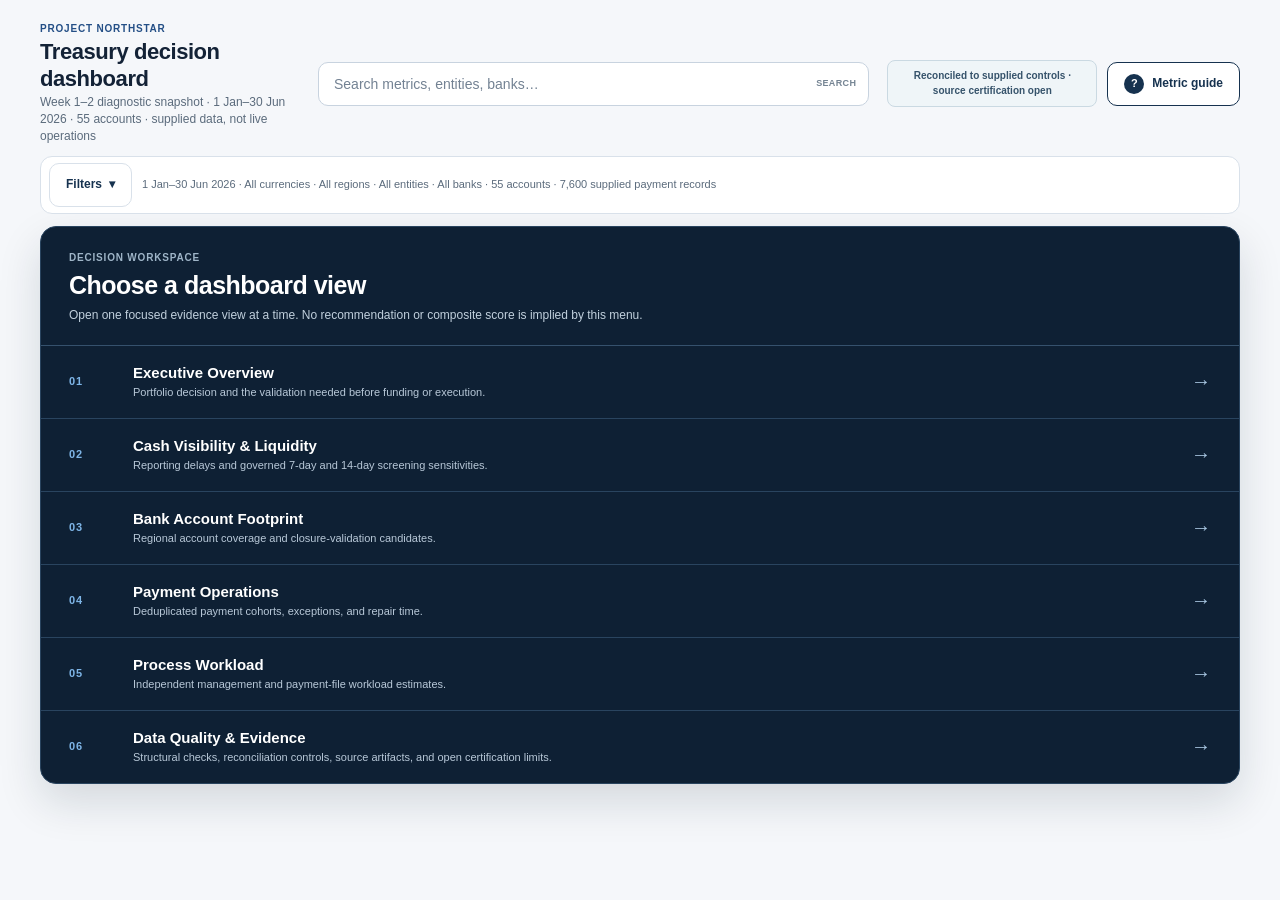
==== commit c74bfce8: "Add menu-first dashboard navigation" ====
--- a/dashboard/index.html
+++ b/dashboard/index.html
@@ -10,7 +10,7 @@
     <script src="app.js" defer></script>
   </head>
   <body>
-    <a class="skip-link" href="#signals">Skip to decision signals</a>
+    <a class="skip-link" href="#dashboard-menu-hub">Skip to dashboard menu</a>
 
     <div id="dashboard-shell" class="dashboard-shell" aria-busy="true">
       <div id="data-error" class="data-error" role="alert" hidden>
@@ -61,7 +61,7 @@
         </div>
       </header>
 
-      <section class="filter-toolbar" aria-label="Dashboard filters">
+      <section id="filter-toolbar" class="filter-toolbar" aria-label="Dashboard filters" hidden>
         <div class="filter-toolbar-main">
           <button
             id="filter-trigger"
@@ -190,8 +190,62 @@
       </section>
 
       <main>
-        <section id="signals" class="operation-list" aria-label="Treasury decisions and evidence signals">
-          <details id="detail-decision" class="operation-row decision-operation" name="dashboard-detail" data-inline-detail="decision">
+        <section id="dashboard-menu-hub" class="dashboard-menu-hub" aria-labelledby="dashboard-menu-title">
+          <div class="menu-hub-heading">
+            <p class="menu-hub-eyebrow">Decision workspace</p>
+            <h2 id="dashboard-menu-title" tabindex="-1">Choose a dashboard view</h2>
+            <p>Open one focused evidence view at a time. No recommendation or composite score is implied by this menu.</p>
+          </div>
+          <nav aria-label="Dashboard views">
+            <ul class="dashboard-view-menu">
+              <li>
+                <button type="button" data-select-dashboard-view="executive" aria-controls="detail-decision" data-requires-data disabled>
+                  <span class="menu-index">01</span><span><strong>Executive Overview</strong><small>Portfolio decision and the validation needed before funding or execution.</small></span><span class="menu-arrow" aria-hidden="true">→</span>
+                </button>
+              </li>
+              <li>
+                <button type="button" data-select-dashboard-view="cash" aria-controls="detail-visibility detail-liquidity" data-requires-data disabled>
+                  <span class="menu-index">02</span><span><strong>Cash Visibility &amp; Liquidity</strong><small>Reporting delays and governed 7-day and 14-day screening sensitivities.</small></span><span class="menu-arrow" aria-hidden="true">→</span>
+                </button>
+              </li>
+              <li>
+                <button type="button" data-select-dashboard-view="footprint" aria-controls="detail-regions detail-closures" data-requires-data disabled>
+                  <span class="menu-index">03</span><span><strong>Bank Account Footprint</strong><small>Regional account coverage and closure-validation candidates.</small></span><span class="menu-arrow" aria-hidden="true">→</span>
+                </button>
+              </li>
+              <li>
+                <button type="button" data-select-dashboard-view="payments" aria-controls="detail-payments" data-requires-data disabled>
+                  <span class="menu-index">04</span><span><strong>Payment Operations</strong><small>Deduplicated payment cohorts, exceptions, and repair time.</small></span><span class="menu-arrow" aria-hidden="true">→</span>
+                </button>
+              </li>
+              <li>
+                <button type="button" data-select-dashboard-view="workload" aria-controls="detail-capacity" data-requires-data disabled>
+                  <span class="menu-index">05</span><span><strong>Process Workload</strong><small>Independent management and payment-file workload estimates.</small></span><span class="menu-arrow" aria-hidden="true">→</span>
+                </button>
+              </li>
+              <li>
+                <button type="button" data-select-dashboard-view="evidence" aria-controls="quality-view" data-requires-data disabled>
+                  <span class="menu-index">06</span><span><strong>Data Quality &amp; Evidence</strong><small>Structural checks, reconciliation controls, source artifacts, and open certification limits.</small></span><span class="menu-arrow" aria-hidden="true">→</span>
+                </button>
+              </li>
+            </ul>
+          </nav>
+        </section>
+
+        <header id="selected-view-header" class="selected-view-header" hidden>
+          <button id="all-views-button" class="all-views-button" type="button" data-show-all-views data-requires-data disabled>
+            <span aria-hidden="true">←</span> All views
+          </button>
+          <div>
+            <p id="selected-view-eyebrow" class="selected-view-eyebrow">Selected view</p>
+            <h2 id="selected-view-title" tabindex="-1">Dashboard view</h2>
+            <p id="selected-view-description">Choose a view from the menu.</p>
+          </div>
+          <button class="button button-quiet selected-view-reset" type="button" data-reset data-requires-data disabled>Reset dashboard</button>
+        </header>
+
+        <section id="signals" class="operation-list" aria-label="Selected treasury dashboard view" hidden>
+          <details id="detail-decision" class="operation-row decision-operation" name="dashboard-detail" data-inline-detail="decision" data-dashboard-view="executive" hidden>
             <summary data-detail-summary="decision">
               <span class="operation-kicker">Decision</span>
               <span class="operation-copy">
@@ -220,7 +274,7 @@
             </div>
           </details>
 
-          <details id="detail-visibility" class="operation-row visibility-operation" name="dashboard-detail" data-inline-detail="visibility">
+          <details id="detail-visibility" class="operation-row visibility-operation" name="dashboard-detail" data-inline-detail="visibility" data-dashboard-view="cash" hidden>
             <summary data-detail-summary="visibility">
               <span class="operation-kicker">Signal 01</span>
               <span class="operation-copy"><strong id="visibility-title">Reporting visibility</strong><span id="visibility-summary-boundary">Calendar-date proxy · not start-of-day or elapsed-24-hour visibility</span></span>
@@ -261,7 +315,7 @@
             </div>
           </details>
 
-          <details id="detail-liquidity" class="operation-row liquidity-operation" name="dashboard-detail" data-inline-detail="liquidity">
+          <details id="detail-liquidity" class="operation-row liquidity-operation" name="dashboard-detail" data-inline-detail="liquidity" data-dashboard-view="cash" hidden>
             <summary data-detail-summary="liquidity">
               <span class="operation-kicker">Signal 02</span>
               <span class="operation-copy"><strong id="liquidity-title">Liquidity</strong><span id="liquidity-summary-boundary">Screening only · not surplus cash or transfer authority</span></span>
@@ -317,7 +371,7 @@
             </div>
           </details>
 
-          <details id="detail-payments" class="operation-row payments-operation" name="dashboard-detail" data-inline-detail="payments">
+          <details id="detail-payments" class="operation-row payments-operation" name="dashboard-detail" data-inline-detail="payments" data-dashboard-view="payments" hidden>
             <summary data-detail-summary="payments">
               <span class="operation-kicker">Signal 03</span>
               <span class="operation-copy"><strong id="payments-title">Payment friction</strong><span id="payment-summary-boundary">Supplied records only · association, not causation</span></span>
@@ -360,7 +414,7 @@
             </div>
           </details>
 
-          <details id="detail-regions" class="operation-row regional-operation" name="dashboard-detail" data-inline-detail="regions">
+          <details id="detail-regions" class="operation-row regional-operation" name="dashboard-detail" data-inline-detail="regions" data-dashboard-view="footprint" hidden>
             <summary data-detail-summary="regions">
               <span class="operation-kicker">Scope lens</span>
               <span class="operation-copy"><strong id="regional-title">Regional footprint</strong><span id="regional-summary-boundary">Schematic account coverage · supplied diagnostics · not a live cash map</span></span>
@@ -406,9 +460,9 @@
             </div>
           </details>
 
-          <h2 id="gates-title" class="sr-only">Open evidence gates</h2>
-
-          <details id="detail-capacity" class="operation-row gate-operation" name="dashboard-detail" data-inline-detail="capacity">
+          <h2 id="gates-title" class="sr-only" hidden>Open evidence gates</h2>
+
+          <details id="detail-capacity" class="operation-row gate-operation" name="dashboard-detail" data-inline-detail="capacity" data-dashboard-view="workload" hidden>
             <summary data-detail-summary="capacity">
               <span class="operation-kicker">Open gate 01</span>
               <span class="operation-copy"><strong>Capacity value not fundable</strong><span id="capacity-summary">Loading capacity evidence…</span></span>
@@ -428,7 +482,7 @@
             </div>
           </details>
 
-          <details id="detail-closures" class="operation-row gate-operation" name="dashboard-detail" data-inline-detail="closures">
+          <details id="detail-closures" class="operation-row gate-operation" name="dashboard-detail" data-inline-detail="closures" data-dashboard-view="footprint" hidden>
             <summary data-detail-summary="closures">
               <span class="operation-kicker">Open gate 02</span>
               <span class="operation-copy"><strong>Closure value not fundable</strong><span id="closure-summary">Loading closure evidence…</span></span>
@@ -455,7 +509,70 @@
           </details>
         </section>
 
-        <footer class="evidence-footer"><p>Review the Metric guide before using any figure in a funding or execution decision.</p></footer>
+        <section id="quality-view" class="quality-view" aria-labelledby="quality-view-title" hidden>
+          <article class="quality-hero">
+            <div>
+              <p class="quality-eyebrow">Governed evidence status</p>
+              <h3 id="quality-view-title">Data Quality &amp; Evidence</h3>
+              <p id="quality-status">Loading internal control status…</p>
+            </div>
+            <p id="quality-certification" class="quality-certification">Source certification is loading.</p>
+          </article>
+
+          <div class="quality-control-grid" aria-label="Internal quality controls">
+            <article>
+              <span>Week 1 structural checks</span>
+              <strong id="quality-w1-checks">—</strong>
+              <small>Internal structural consistency</small>
+            </article>
+            <article>
+              <span>Week 2 reconciliation controls</span>
+              <strong id="quality-w2-controls">—</strong>
+              <small>Declared control totals</small>
+            </article>
+            <article>
+              <span>Governed source artifacts</span>
+              <strong id="quality-source-artifacts">—</strong>
+              <small>Inputs represented in this snapshot</small>
+            </article>
+          </div>
+
+          <section class="quality-population" aria-labelledby="quality-population-title">
+            <div class="quality-section-heading">
+              <div><span>Population controls</span><h3 id="quality-population-title">Supplied diagnostic population</h3></div>
+              <p>Direct controls—not a combined score</p>
+            </div>
+            <ul id="quality-population-controls" class="quality-population-list"></ul>
+          </section>
+
+          <p id="quality-boundary" class="quality-boundary">Loading evidence boundary…</p>
+
+          <section class="quality-next-action" aria-labelledby="quality-next-action-title">
+            <div>
+              <span>Next evidence action</span>
+              <h3 id="quality-next-action-title">Complete source-owner certification</h3>
+              <p id="quality-next-action">Loading evidence action…</p>
+            </div>
+            <button class="button quality-method-button" type="button" data-open-drawer="quality" data-requires-data>Open data-quality method <span aria-hidden="true">→</span></button>
+          </section>
+
+          <section class="quality-guide-links" aria-labelledby="quality-guide-links-title">
+            <div class="quality-section-heading">
+              <div><span>Methodology library</span><h3 id="quality-guide-links-title">Open a definition, formula &amp; source</h3></div>
+              <p>Six related guide topics</p>
+            </div>
+            <div class="quality-guide-grid">
+              <button type="button" data-open-drawer="overview" data-requires-data>Executive decision <span aria-hidden="true">→</span></button>
+              <button type="button" data-open-drawer="visibility" data-requires-data>Reporting visibility <span aria-hidden="true">→</span></button>
+              <button type="button" data-open-drawer="liquidity" data-requires-data>Liquidity screening <span aria-hidden="true">→</span></button>
+              <button type="button" data-open-drawer="payments" data-requires-data>Payment friction <span aria-hidden="true">→</span></button>
+              <button type="button" data-open-drawer="regions" data-requires-data>Regional footprint <span aria-hidden="true">→</span></button>
+              <button type="button" data-open-drawer="gates" data-requires-data>Evidence gates <span aria-hidden="true">→</span></button>
+            </div>
+          </section>
+        </section>
+
+        <footer id="evidence-footer" class="evidence-footer" hidden><p>Review the Metric guide before using any figure in a funding or execution decision.</p></footer>
       </main>
     </div>
 
@@ -481,6 +598,7 @@
           <button id="tab-payments" role="tab" type="button" aria-controls="panel-payments" aria-selected="false" tabindex="-1" data-tab="payments">Payments</button>
           <button id="tab-regions" role="tab" type="button" aria-controls="panel-regions" aria-selected="false" tabindex="-1" data-tab="regions">Regions</button>
           <button id="tab-gates" role="tab" type="button" aria-controls="panel-gates" aria-selected="false" tabindex="-1" data-tab="gates">Evidence gates</button>
+          <button id="tab-quality" role="tab" type="button" aria-controls="panel-quality" aria-selected="false" tabindex="-1" data-tab="quality">Data quality</button>
         </div>
 
         <div class="drawer-panels">
@@ -490,10 +608,11 @@
           <section id="panel-payments" class="drawer-panel" role="tabpanel" aria-labelledby="tab-payments" hidden></section>
           <section id="panel-regions" class="drawer-panel" role="tabpanel" aria-labelledby="tab-regions" hidden></section>
           <section id="panel-gates" class="drawer-panel" role="tabpanel" aria-labelledby="tab-gates" hidden></section>
+          <section id="panel-quality" class="drawer-panel" role="tabpanel" aria-labelledby="tab-quality" hidden></section>
         </div>
 
         <footer class="drawer-footer">
-          <button class="button button-quiet" type="button" data-reset>Reset view</button>
+          <button class="button button-quiet" type="button" data-reset>Reset dashboard</button>
         </footer>
       </div>
     </dialog>
--- a/dashboard/styles.css
+++ b/dashboard/styles.css
@@ -583,9 +583,360 @@
   gap: 12px;
 }
 
+.dashboard-menu-hub {
+  overflow: hidden;
+  color: #fff;
+  background: var(--analytics-deep);
+  border: 1px solid #29445f;
+  border-radius: 16px;
+  box-shadow: 0 18px 44px rgb(14 32 52 / 14%);
+}
+
+.menu-hub-heading {
+  padding: 24px 28px 20px;
+  border-bottom: 1px solid #35516d;
+}
+
+.menu-hub-eyebrow,
+.selected-view-eyebrow,
+.quality-eyebrow {
+  margin: 0 0 5px;
+  color: #9fb5c8;
+  font-size: 10px;
+  font-weight: 800;
+  letter-spacing: 0.08em;
+  text-transform: uppercase;
+}
+
+.menu-hub-heading h2 {
+  margin: 0;
+  font-size: 25px;
+  line-height: 31px;
+  letter-spacing: -0.02em;
+}
+
+.menu-hub-heading > p:last-child {
+  max-width: 720px;
+  margin: 6px 0 0;
+  color: #c1d0dd;
+  font-size: 12px;
+}
+
+.dashboard-view-menu {
+  display: grid;
+  margin: 0;
+  padding: 0;
+  list-style: none;
+}
+
+.dashboard-view-menu li + li {
+  border-top: 1px solid #29445f;
+}
+
+.dashboard-view-menu button {
+  display: grid;
+  width: 100%;
+  min-height: 72px;
+  grid-template-columns: 48px minmax(0, 1fr) 32px;
+  gap: 16px;
+  align-items: center;
+  padding: 13px 28px;
+  color: #fff;
+  background: transparent;
+  border: 0;
+  text-align: left;
+  cursor: pointer;
+}
+
+.dashboard-view-menu button:hover,
+.dashboard-view-menu button:focus-visible {
+  background: #183550;
+}
+
+.dashboard-view-menu button:disabled {
+  cursor: not-allowed;
+}
+
+.dashboard-view-menu button > span:nth-child(2) {
+  display: grid;
+  gap: 2px;
+}
+
+.dashboard-view-menu strong {
+  font-size: 15px;
+  line-height: 20px;
+}
+
+.dashboard-view-menu small {
+  color: #b8c8d8;
+  font-size: 11px;
+  line-height: 15px;
+}
+
+.menu-index {
+  color: #7eb5e7;
+  font-size: 11px;
+  font-weight: 850;
+  letter-spacing: 0.08em;
+}
+
+.menu-arrow {
+  justify-self: end;
+  color: #a9c7e2;
+  font-size: 20px;
+}
+
+.selected-view-header {
+  display: grid;
+  grid-template-columns: auto minmax(0, 1fr) auto;
+  gap: 18px;
+  align-items: center;
+  padding: 14px 16px;
+  background: var(--surface);
+  border: 1px solid var(--border);
+  border-radius: 12px;
+}
+
+.all-views-button {
+  min-height: 44px;
+  padding: 0 13px;
+  color: var(--navy);
+  background: #edf3f8;
+  border: 1px solid #b8c9d8;
+  border-radius: 9px;
+  font-size: 11px;
+  font-weight: 800;
+  cursor: pointer;
+}
+
+.selected-view-header h2 {
+  margin: 0;
+  font-size: 19px;
+  line-height: 24px;
+}
+
+.selected-view-header p:not(.selected-view-eyebrow) {
+  margin: 2px 0 0;
+  color: var(--muted);
+  font-size: 11px;
+}
+
+.selected-view-eyebrow {
+  color: var(--blue-dark);
+}
+
+.selected-view-reset {
+  min-height: 44px;
+  border-radius: 9px;
+}
+
 .operation-list {
   display: grid;
   gap: 10px;
+}
+
+.quality-view {
+  display: grid;
+  gap: 12px;
+}
+
+.quality-hero {
+  display: grid;
+  grid-template-columns: minmax(0, 1fr) auto;
+  gap: 24px;
+  align-items: center;
+  padding: 24px;
+  color: #fff;
+  background: var(--analytics);
+  border: 1px solid var(--analytics-border);
+  border-radius: 14px;
+}
+
+.quality-hero h3 {
+  margin: 0;
+  font-size: 24px;
+  line-height: 30px;
+}
+
+.quality-hero p:not(.quality-eyebrow) {
+  margin: 5px 0 0;
+  color: var(--analytics-muted);
+  font-size: 12px;
+}
+
+.quality-certification {
+  max-width: 250px;
+  padding: 10px 12px;
+  color: #fff !important;
+  background: #203d59;
+  border: 1px solid #526d87;
+  border-radius: 9px;
+  font-weight: 750;
+  text-align: center;
+}
+
+.quality-control-grid {
+  display: grid;
+  grid-template-columns: repeat(3, minmax(0, 1fr));
+  gap: 10px;
+}
+
+.quality-control-grid article,
+.quality-population,
+.quality-next-action,
+.quality-guide-links {
+  padding: 18px;
+  background: var(--surface);
+  border: 1px solid var(--border);
+  border-radius: 12px;
+}
+
+.quality-control-grid article {
+  display: grid;
+  gap: 3px;
+}
+
+.quality-control-grid span,
+.quality-section-heading span {
+  color: var(--muted);
+  font-size: 10px;
+  font-weight: 800;
+  letter-spacing: 0.04em;
+  text-transform: uppercase;
+}
+
+.quality-control-grid strong {
+  color: var(--navy);
+  font-size: 25px;
+  line-height: 30px;
+}
+
+.quality-control-grid small {
+  color: var(--muted);
+  font-size: 10px;
+}
+
+.quality-section-heading {
+  display: flex;
+  justify-content: space-between;
+  gap: 16px;
+  align-items: end;
+}
+
+.quality-section-heading h3 {
+  margin: 2px 0 0;
+  font-size: 16px;
+}
+
+.quality-section-heading p {
+  margin: 0;
+  color: var(--muted);
+  font-size: 10px;
+}
+
+.quality-population-list {
+  display: grid;
+  grid-template-columns: repeat(3, minmax(0, 1fr));
+  gap: 8px;
+  margin: 14px 0 0;
+  padding: 0;
+  list-style: none;
+}
+
+.quality-population-list li {
+  display: grid;
+  min-width: 0;
+  gap: 2px;
+  padding: 11px 12px;
+  background: #f4f7fa;
+  border-radius: 8px;
+}
+
+.quality-population-list span {
+  color: var(--muted);
+  font-size: 10px;
+}
+
+.quality-population-list strong {
+  font-size: 16px;
+}
+
+.quality-population-list small {
+  color: #6b7c8c;
+  font-size: 9px;
+}
+
+.quality-boundary {
+  margin: 0;
+  padding: 13px 15px;
+  color: var(--amber-text);
+  background: var(--amber-bg);
+  border: 1px solid var(--amber-border);
+  border-radius: 10px;
+  font-size: 11px;
+  font-weight: 650;
+}
+
+.quality-next-action {
+  display: flex;
+  align-items: center;
+  justify-content: space-between;
+  gap: 24px;
+}
+
+.quality-next-action > div {
+  min-width: 0;
+}
+
+.quality-next-action span {
+  color: var(--muted);
+  font-size: 10px;
+  font-weight: 800;
+  letter-spacing: 0.04em;
+  text-transform: uppercase;
+}
+
+.quality-next-action h3 {
+  margin: 3px 0 0;
+  font-size: 16px;
+}
+
+.quality-next-action p {
+  margin: 4px 0 0;
+  color: var(--muted);
+  font-size: 11px;
+}
+
+.quality-method-button {
+  flex: 0 0 auto;
+  min-height: 44px;
+  color: #fff;
+  background: var(--navy);
+  border-color: var(--navy);
+}
+
+.quality-guide-grid {
+  display: grid;
+  grid-template-columns: repeat(4, minmax(0, 1fr));
+  gap: 8px;
+  margin-top: 14px;
+}
+
+.quality-guide-grid button {
+  display: flex;
+  min-height: 48px;
+  align-items: center;
+  justify-content: space-between;
+  gap: 8px;
+  padding: 8px 11px;
+  color: var(--navy);
+  background: #edf3f8;
+  border: 1px solid #bfd0de;
+  border-radius: 8px;
+  font-size: 10px;
+  font-weight: 800;
+  text-align: left;
+  cursor: pointer;
 }
 
 .operation-row {
@@ -1988,7 +2339,7 @@
 
 .drawer-tabs {
   display: grid;
-  grid-template-columns: repeat(6, minmax(0, 1fr));
+  grid-template-columns: repeat(7, minmax(0, 1fr));
   gap: 6px;
 }
 
@@ -2222,6 +2573,10 @@
     grid-row: 1;
   }
 
+  .quality-guide-grid {
+    grid-template-columns: repeat(3, minmax(0, 1fr));
+  }
+
   .operation-row > summary {
     grid-template-columns: 84px minmax(220px, 1fr) minmax(170px, auto) 24px;
     gap: 14px;
@@ -2307,6 +2662,61 @@
     grid-row: 3;
     width: 100%;
     max-width: none;
+  }
+
+  .menu-hub-heading {
+    padding: 20px;
+  }
+
+  .dashboard-view-menu button {
+    grid-template-columns: 38px minmax(0, 1fr) 24px;
+    gap: 10px;
+    padding: 13px 20px;
+  }
+
+  .selected-view-header {
+    grid-template-columns: minmax(0, 1fr) auto;
+  }
+
+  .all-views-button {
+    grid-column: 1;
+    grid-row: 1;
+    justify-self: start;
+  }
+
+  .selected-view-header > div {
+    grid-column: 1 / -1;
+    grid-row: 2;
+  }
+
+  .selected-view-reset {
+    grid-column: 2;
+    grid-row: 1;
+  }
+
+  .quality-hero {
+    grid-template-columns: 1fr;
+    gap: 14px;
+    padding: 20px;
+  }
+
+  .quality-next-action {
+    align-items: flex-start;
+    flex-direction: column;
+  }
+
+  .quality-certification {
+    max-width: none;
+    text-align: left;
+  }
+
+  .quality-control-grid,
+  .quality-population-list {
+    grid-template-columns: repeat(2, minmax(0, 1fr));
+  }
+
+  .quality-guide-grid {
+    grid-template-columns: repeat(2, minmax(0, 1fr));
   }
 
   .filter-toolbar-main {
@@ -2541,6 +2951,41 @@
     padding: 0 11px;
   }
 
+  .menu-hub-heading {
+    padding: 18px 16px;
+  }
+
+  .menu-hub-heading h2 {
+    font-size: 21px;
+    line-height: 27px;
+  }
+
+  .dashboard-view-menu button {
+    min-height: 78px;
+    grid-template-columns: 32px minmax(0, 1fr) 20px;
+    padding: 12px 16px;
+  }
+
+  .selected-view-header {
+    padding: 12px;
+  }
+
+  .all-views-button,
+  .selected-view-reset {
+    width: 100%;
+  }
+
+  .quality-control-grid,
+  .quality-population-list,
+  .quality-guide-grid {
+    grid-template-columns: 1fr;
+  }
+
+  .quality-section-heading {
+    display: grid;
+    align-items: start;
+  }
+
   .button-glyph {
     display: none;
   }
